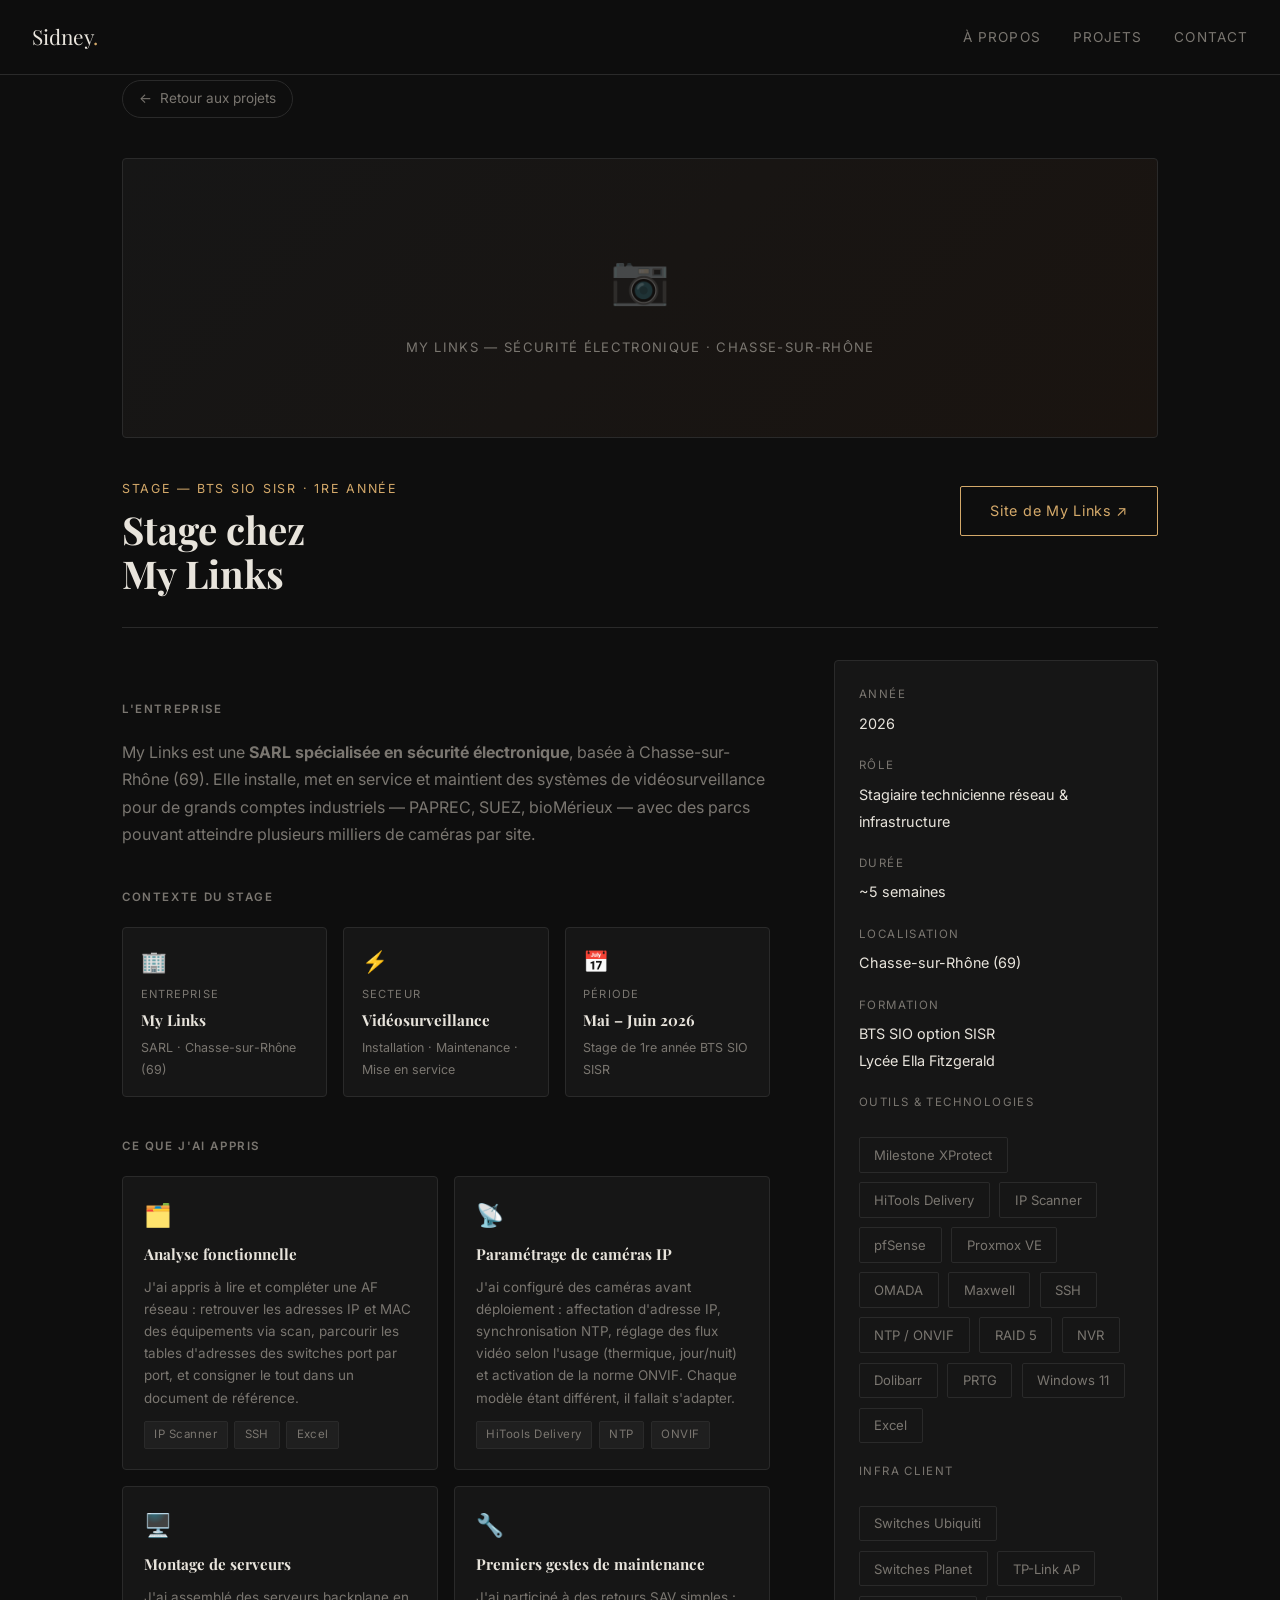
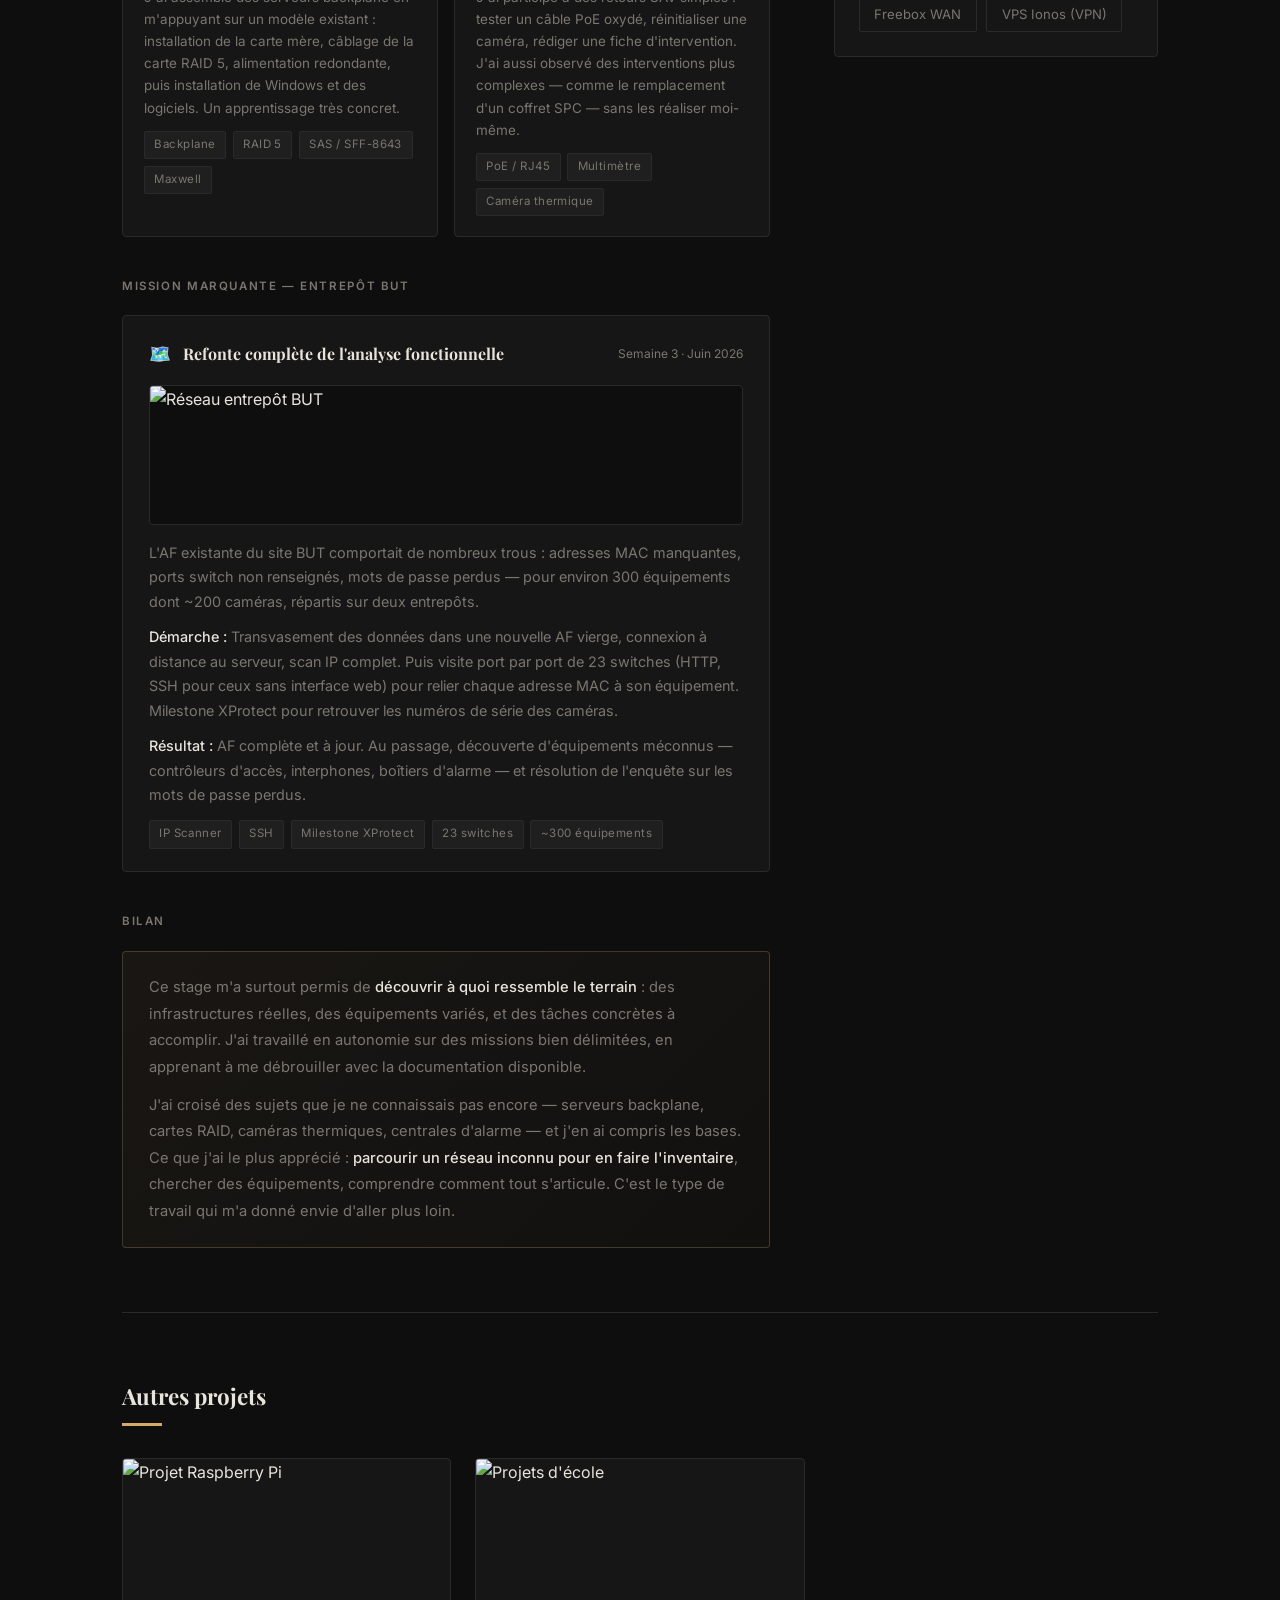
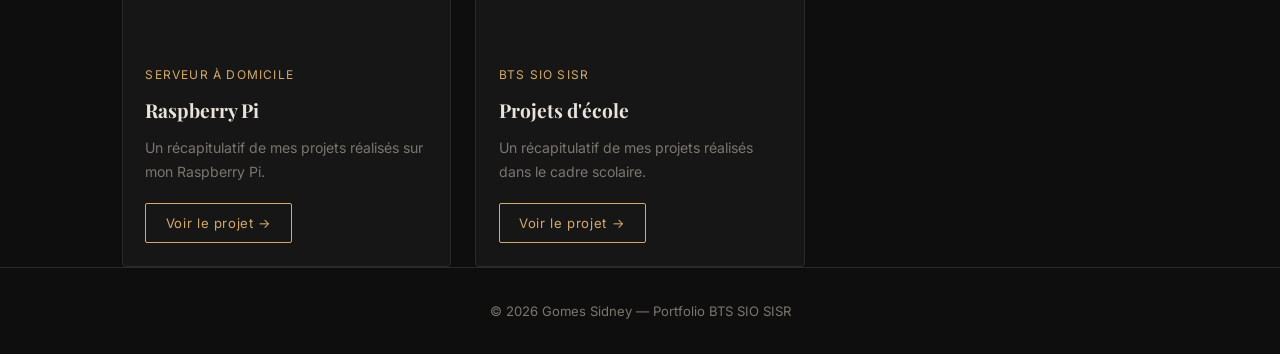
==== mylinks.html @ c80bdd92 "update" ====
<!DOCTYPE html>
<html lang="fr">
<head>
  <meta charset="UTF-8" />
  <meta name="viewport" content="width=device-width, initial-scale=1.0" />
  <title>MyLinks — Stage BTS SIO SISR</title>
  <link rel="stylesheet" href="style.css" />
  <link rel="preconnect" href="https://fonts.googleapis.com" />
  <link href="https://fonts.googleapis.com/css2?family=Playfair+Display:wght@400;700&family=Inter:wght@300;400;500&display=swap" rel="stylesheet" />
</head>
<body>

  <nav>
    <div class="nav-logo">Sidney<span>.</span></div>
    <ul class="nav-links">
      <li><a href="index.html#about">À propos</a></li>
      <li><a href="index.html#projects">Projets</a></li>
      <li><a href="index.html#contact">Contact</a></li>
    </ul>
  </nav>

  <main style="padding-top: 5rem;">
    <div class="container">

      <a href="index.html#projects" class="btn-back">Retour aux projets</a>

      <!-- Cover -->
      <div class="ml-cover-placeholder">
        <span class="ml-cover-icon">📷</span>
        <span class="ml-cover-label">My Links — Sécurité électronique · Chasse-sur-Rhône</span>
      </div>

      <!-- Header -->
      <div class="project-header">
        <div class="project-header-left">
          <span class="project-tag">Stage — BTS SIO SISR · 1re année</span>
          <h1>Stage chez<br/>My Links</h1>
        </div>
        <div class="project-header-right">
          <a href="https://www.my-links.fr/" target="_blank" class="btn">Site de My Links ↗</a>
        </div>
      </div>

      <hr class="divider" />

      <!-- Body -->
      <div class="project-body">

        <div class="project-description">

          <!-- Entreprise -->
          <p class="ml-section-heading">L'entreprise</p>
          <p>
            My Links est une <strong>SARL spécialisée en sécurité électronique</strong>, basée à Chasse-sur-Rhône (69).
            Elle installe, met en service et maintient des systèmes de vidéosurveillance pour de grands comptes industriels —
            PAPREC, SUEZ, bioMérieux — avec des parcs pouvant atteindre plusieurs milliers de caméras par site.
          </p>

          <!-- Contexte cards -->
          <p class="ml-section-heading">Contexte du stage</p>
          <div class="ml-context-grid">
            <div class="ml-context-card">
              <div class="ml-ctx-icon">🏢</div>
              <div class="ml-ctx-label">Entreprise</div>
              <div class="ml-ctx-value">My Links</div>
              <div class="ml-ctx-sub">SARL · Chasse-sur-Rhône (69)</div>
            </div>
            <div class="ml-context-card">
              <div class="ml-ctx-icon">⚡</div>
              <div class="ml-ctx-label">Secteur</div>
              <div class="ml-ctx-value">Vidéosurveillance</div>
              <div class="ml-ctx-sub">Installation · Maintenance · Mise en service</div>
            </div>
            <div class="ml-context-card">
              <div class="ml-ctx-icon">📅</div>
              <div class="ml-ctx-label">Période</div>
              <div class="ml-ctx-value">Mai – Juin 2026</div>
              <div class="ml-ctx-sub">Stage de 1re année BTS SIO SISR</div>
            </div>
          </div>

          <!-- Compétences acquises -->
          <p class="ml-section-heading">Ce que j'ai appris</p>
          <div class="ml-skills-grid">

            <div class="ml-skill-card">
              <div class="ml-skill-icon">🗂️</div>
              <div class="ml-skill-name">Analyse fonctionnelle</div>
              <p>J'ai appris à lire et compléter une AF réseau : retrouver les adresses IP et MAC des équipements via scan, parcourir les tables d'adresses des switches port par port, et consigner le tout dans un document de référence.</p>
              <div class="ml-tag-row">
                <span class="ml-tag">IP Scanner</span>
                <span class="ml-tag">SSH</span>
                <span class="ml-tag">Excel</span>
              </div>
            </div>

            <div class="ml-skill-card">
              <div class="ml-skill-icon">📡</div>
              <div class="ml-skill-name">Paramétrage de caméras IP</div>
              <p>J'ai configuré des caméras avant déploiement : affectation d'adresse IP, synchronisation NTP, réglage des flux vidéo selon l'usage (thermique, jour/nuit) et activation de la norme ONVIF. Chaque modèle étant différent, il fallait s'adapter.</p>
              <div class="ml-tag-row">
                <span class="ml-tag">HiTools Delivery</span>
                <span class="ml-tag">NTP</span>
                <span class="ml-tag">ONVIF</span>
              </div>
            </div>

            <div class="ml-skill-card">
              <div class="ml-skill-icon">🖥️</div>
              <div class="ml-skill-name">Montage de serveurs</div>
              <p>J'ai assemblé des serveurs backplane en m'appuyant sur un modèle existant : installation de la carte mère, câblage de la carte RAID 5, alimentation redondante, puis installation de Windows et des logiciels. Un apprentissage très concret.</p>
              <div class="ml-tag-row">
                <span class="ml-tag">Backplane</span>
                <span class="ml-tag">RAID 5</span>
                <span class="ml-tag">SAS / SFF-8643</span>
                <span class="ml-tag">Maxwell</span>
              </div>
            </div>

            <div class="ml-skill-card">
              <div class="ml-skill-icon">🔧</div>
              <div class="ml-skill-name">Premiers gestes de maintenance</div>
              <p>J'ai participé à des retours SAV simples : tester un câble PoE oxydé, réinitialiser une caméra, rédiger une fiche d'intervention. J'ai aussi observé des interventions plus complexes — comme le remplacement d'un coffret SPC — sans les réaliser moi-même.</p>
              <div class="ml-tag-row">
                <span class="ml-tag">PoE / RJ45</span>
                <span class="ml-tag">Multimètre</span>
                <span class="ml-tag">Caméra thermique</span>
              </div>
            </div>

          </div>

          <!-- Mission BUT -->
          <p class="ml-section-heading">Mission marquante — Entrepôt BUT</p>
          <div class="ml-mission-card">
            <div class="ml-mission-header">
              <span class="ml-mission-icon">🗺️</span>
              <span class="ml-mission-title">Refonte complète de l'analyse fonctionnelle</span>
              <span class="ml-mission-date">Semaine 3 · Juin 2026</span>
            </div>
            <img src="https://placehold.co/800x200/161616/d4a96a?text=Entrepôt+BUT+—+~300+équipements+·+23+switches" alt="Réseau entrepôt BUT" class="ml-mission-img" />
            <p>
              L'AF existante du site BUT comportait de nombreux trous : adresses MAC manquantes, ports switch non renseignés, mots de passe perdus — pour environ 300 équipements dont ~200 caméras, répartis sur deux entrepôts.
            </p>
            <p>
              <strong>Démarche :</strong> Transvasement des données dans une nouvelle AF vierge, connexion à distance au serveur, scan IP complet. Puis visite port par port de 23 switches (HTTP, SSH pour ceux sans interface web) pour relier chaque adresse MAC à son équipement. Milestone XProtect pour retrouver les numéros de série des caméras.
            </p>
            <p>
              <strong>Résultat :</strong> AF complète et à jour. Au passage, découverte d'équipements méconnus — contrôleurs d'accès, interphones, boîtiers d'alarme — et résolution de l'enquête sur les mots de passe perdus.
            </p>
            <div class="ml-tag-row">
              <span class="ml-tag">IP Scanner</span>
              <span class="ml-tag">SSH</span>
              <span class="ml-tag">Milestone XProtect</span>
              <span class="ml-tag">23 switches</span>
              <span class="ml-tag">~300 équipements</span>
            </div>
          </div>

          <!-- Bilan -->
          <p class="ml-section-heading">Bilan</p>
          <div class="ml-bilan-box">
            <p>
              Ce stage m'a surtout permis de <strong>découvrir à quoi ressemble le terrain</strong> : des infrastructures réelles, des équipements variés, et des tâches concrètes à accomplir. J'ai travaillé en autonomie sur des missions bien délimitées, en apprenant à me débrouiller avec la documentation disponible.
            </p>
            <p>
              J'ai croisé des sujets que je ne connaissais pas encore — serveurs backplane, cartes RAID, caméras thermiques, centrales d'alarme — et j'en ai compris les bases. Ce que j'ai le plus apprécié : <strong>parcourir un réseau inconnu pour en faire l'inventaire</strong>, chercher des équipements, comprendre comment tout s'articule. C'est le type de travail qui m'a donné envie d'aller plus loin.
            </p>
          </div>

        </div>

        <!-- Aside -->
        <aside class="project-info">
          <div class="info-item">
            <span class="info-label">Année</span>
            <span class="info-value">2026</span>
          </div>
          <div class="info-item">
            <span class="info-label">Rôle</span>
            <span class="info-value">Stagiaire technicienne réseau &amp; infrastructure</span>
          </div>
          <div class="info-item">
            <span class="info-label">Durée</span>
            <span class="info-value">~5 semaines</span>
          </div>
          <div class="info-item">
            <span class="info-label">Localisation</span>
            <span class="info-value">Chasse-sur-Rhône (69)</span>
          </div>
          <div class="info-item">
            <span class="info-label">Formation</span>
            <span class="info-value">BTS SIO option SISR<br/>Lycée Ella Fitzgerald</span>
          </div>
          <div class="info-item">
            <span class="info-label">Outils &amp; Technologies</span>
            <ul class="skills">
              <li>Milestone XProtect</li>
              <li>HiTools Delivery</li>
              <li>IP Scanner</li>
              <li>pfSense</li>
              <li>Proxmox VE</li>
              <li>OMADA</li>
              <li>Maxwell</li>
              <li>SSH</li>
              <li>NTP / ONVIF</li>
              <li>RAID 5</li>
              <li>NVR</li>
              <li>Dolibarr</li>
              <li>PRTG</li>
              <li>Windows 11</li>
              <li>Excel</li>
            </ul>
          </div>
          <div class="info-item">
            <span class="info-label">Infra client</span>
            <ul class="skills">
              <li>Switches Ubiquiti</li>
              <li>Switches Planet</li>
              <li>TP-Link AP</li>
              <li>Freebox WAN</li>
              <li>VPS Ionos (VPN)</li>
            </ul>
          </div>
        </aside>

      </div>

      <!-- Autres projets -->
      <section class="other-projects">
        <h2 class="section-title">Autres projets</h2>
        <div class="projects-grid">
          <div class="card">
            <img src="https://placehold.co/600x360/1a1a1a/d4a96a?text=Raspberry+Pi" alt="Projet Raspberry Pi" />
            <div class="card-body">
              <span class="card-tag">Serveur à domicile</span>
              <h3>Raspberry Pi</h3>
              <p>Un récapitulatif de mes projets réalisés sur mon Raspberry Pi.</p>
              <a href="projet2.html" class="btn btn-small">Voir le projet →</a>
            </div>
          </div>
          <div class="card">
            <img src="https://placehold.co/600x360/1a1a1a/d4a96a?text=Projets+Ecole" alt="Projets d'école" />
            <div class="card-body">
              <span class="card-tag">BTS SIO SISR</span>
              <h3>Projets d'école</h3>
              <p>Un récapitulatif de mes projets réalisés dans le cadre scolaire.</p>
              <a href="projet3.html" class="btn btn-small">Voir le projet →</a>
            </div>
          </div>
        </div>
      </section>

    </div>
  </main>

  <footer>
    <p>© 2026 Gomes Sidney — Portfolio BTS SIO SISR</p>
  </footer>

</body>
</html>
---- style.css ----
/* ══════════════════════════════════════
   Variables — modifiez les couleurs ici
   ══════════════════════════════════════ */
:root {
  --bg:       #0e0e0e;       /* fond principal */
  --surface:  #161616;       /* fond des cartes */
  --border:   #2a2a2a;       /* couleur des bordures */
  --text:     #e8e4dc;       /* texte principal */
  --muted:    #7a7670;       /* texte secondaire */
  --accent:   #d4a96a;       /* couleur d'accentuation */
  --font-title: 'Playfair Display', serif;
  --font-body:  'Inter', sans-serif;
}


/* ══════════════════════════════════════
   Reset & Base
   ══════════════════════════════════════ */
*, *::before, *::after {
  box-sizing: border-box;
  margin: 0;
  padding: 0;
}

html {
  scroll-behavior: smooth;
}

body {
  background-color: var(--bg);
  color: var(--text);
  font-family: var(--font-body);
  font-size: 16px;
  line-height: 1.7;
}

a {
  color: inherit;
  text-decoration: none;
}

img {
  display: block;
  width: 100%;
}

ul {
  list-style: none;
}


/* ══════════════════════════════════════
   Utilitaires
   ══════════════════════════════════════ */

/* Centrage + largeur max */
.container {
  max-width: 1100px;
  margin: 0 auto;
  padding: 0 2rem;
}

/* Titre de section */
.section-title {
  font-family: var(--font-title);
  font-size: 2.2rem;
  margin-bottom: 3rem;
  color: var(--text);
}

.section-title::after {
  content: '';
  display: block;
  width: 40px;
  height: 3px;
  background-color: var(--accent);
  margin-top: 0.5rem;
}

/* Bouton */
.btn {
  display: inline-block;
  padding: 0.75rem 1.8rem;
  border: 1px solid var(--accent);
  color: var(--accent);
  font-size: 0.9rem;
  letter-spacing: 0.05em;
  border-radius: 2px;
  transition: background-color 0.25s, color 0.25s;
}

.btn:hover {
  background-color: var(--accent);
  color: var(--bg);
}

.btn-small {
  padding: 0.5rem 1.2rem;
  font-size: 0.82rem;
}


/* ══════════════════════════════════════
   Navigation
   ══════════════════════════════════════ */
nav {
  position: fixed;
  top: 0; left: 0; right: 0;
  z-index: 100;
  display: flex;
  align-items: center;
  justify-content: space-between;
  padding: 1.2rem 2rem;
  background-color: rgba(14, 14, 14, 0.9);
  border-bottom: 1px solid var(--border);
  backdrop-filter: blur(10px);
}

.nav-logo {
  font-family: var(--font-title);
  font-size: 1.3rem;
}

.nav-logo span {
  color: var(--accent);
}

.nav-links {
  display: flex;
  gap: 2rem;
}

.nav-links a {
  font-size: 0.85rem;
  color: var(--muted);
  letter-spacing: 0.08em;
  text-transform: uppercase;
  transition: color 0.2s;
}

.nav-links a:hover {
  color: var(--text);
}


/* ══════════════════════════════════════
   Hero
   ══════════════════════════════════════ */
.hero {
  min-height: 100vh;
  display: flex;
  flex-direction: column;
  justify-content: center;
  padding: 6rem 2rem 4rem;
  max-width: 800px;
  margin: 0 auto;
}

.hero-tag {
  font-size: 0.8rem;
  letter-spacing: 0.15em;
  text-transform: uppercase;
  color: var(--accent);
  margin-bottom: 1.5rem;
}

.hero-title {
  font-family: var(--font-title);
  font-size: clamp(2.8rem, 7vw, 5.5rem);
  line-height: 1.1;
  margin-bottom: 1.5rem;
}

.hero-title span {
  color: var(--accent);
}

.hero-sub {
  font-size: 1.1rem;
  color: var(--muted);
  max-width: 500px;
  margin-bottom: 2.5rem;
}


/* ══════════════════════════════════════
   À propos
   ══════════════════════════════════════ */
.about {
  padding: 6rem 0;
  border-top: 1px solid var(--border);
}

.about-grid {
  display: grid;
  grid-template-columns: 1fr 2fr;
  gap: 4rem;
  align-items: start;
}

.about-img img {
  border-radius: 4px;
  border: 1px solid var(--border);
}

.about-text p {
  color: var(--muted);
  margin-bottom: 1.2rem;
}

/* Liste de compétences */
.skills {
  display: flex;
  flex-wrap: wrap;
  gap: 0.6rem;
  margin-top: 1.5rem;
}

.skills li {
  padding: 0.35rem 0.9rem;
  border: 1px solid var(--border);
  font-size: 0.82rem;
  color: var(--muted);
  border-radius: 2px;
}


/* ══════════════════════════════════════
   Projets
   ══════════════════════════════════════ */
.projects {
  padding: 6rem 0;
  border-top: 1px solid var(--border);
}

.projects-grid {
  display: grid;
  grid-template-columns: repeat(3, 1fr);
  gap: 1.5rem;
}

/* Carte projet */
.card {
  background-color: var(--surface);
  border: 1px solid var(--border);
  border-radius: 4px;
  overflow: hidden;
  transition: transform 0.25s, border-color 0.25s;
}

.card:hover {
  transform: translateY(-4px);
  border-color: var(--accent);
}

.card img {
  width: 100%;
  aspect-ratio: 16 / 9;
  object-fit: cover;
}

.card-body {
  padding: 1.4rem;
}

.card-tag {
  font-size: 0.75rem;
  letter-spacing: 0.1em;
  text-transform: uppercase;
  color: var(--accent);
  display: block;
  margin-bottom: 0.5rem;
}

.card h3 {
  font-family: var(--font-title);
  font-size: 1.2rem;
  margin-bottom: 0.6rem;
}

.card p {
  font-size: 0.88rem;
  color: var(--muted);
  margin-bottom: 1.2rem;
}


/* ══════════════════════════════════════
   Contact
   ══════════════════════════════════════ */
.contact {
  padding: 6rem 0;
  border-top: 1px solid var(--border);
  text-align: center;
}

.contact-sub {
  color: var(--muted);
  margin-bottom: 2rem;
}


/* ══════════════════════════════════════
   Footer
   ══════════════════════════════════════ */
footer {
  padding: 2rem;
  text-align: center;
  font-size: 0.82rem;
  color: var(--muted);
  border-top: 1px solid var(--border);
}


/* ══════════════════════════════════════
   Responsive — tablette & mobile
   ══════════════════════════════════════ */
@media (max-width: 900px) {
  .projects-grid {
    grid-template-columns: repeat(2, 1fr);
  }
}

@media (max-width: 650px) {
  .nav-links {
    display: none; /* à remplacer par un menu burger si besoin */
  }

  .about-grid {
    grid-template-columns: 1fr;
  }

  .about-img {
    max-width: 260px;
  }

  .projects-grid {
    grid-template-columns: 1fr;
  }
}

.btn-back {
      display: inline-flex;
      align-items: center;
      gap: 8px;
      font-size: 0.85rem;
      color: var(--muted);
      border: 1px solid var(--border);
      padding: 0.4rem 1rem;
      border-radius: 30px;
      margin-bottom: 2.5rem;
      transition: color 0.2s, border-color 0.2s;
    }
    .btn-back:hover {
      color: var(--accent);
      border-color: var(--accent);
    }
    .btn-back::before {
      content: '←';
    }

    /* Image de couverture */
    .project-cover {
      width: 100%;
      height: 380px;
      object-fit: cover;
      border-radius: 4px;
      border: 1px solid var(--border);
      margin-bottom: 2.5rem;
      /* Si pas d'image, cette couleur s'affiche en fond */
      background-color: var(--surface);
    }

    /* En-tête du projet : titre + boutons */
    .project-header {
      display: flex;
      align-items: flex-start;
      justify-content: space-between;
      gap: 2rem;
      margin-bottom: 2rem;
    }
    .project-header-left .project-tag {
      font-size: 0.78rem;
      letter-spacing: 0.14em;
      text-transform: uppercase;
      color: var(--accent);
      display: block;
      margin-bottom: 0.5rem;
    }
    .project-header-left h1 {
      font-family: var(--font-title);
      font-size: 2.4rem;
      line-height: 1.15;
    }
    .project-header-right {
      display: flex;
      gap: 0.8rem;
      flex-shrink: 0;
      padding-top: 0.5rem;
    }

    /* Bouton secondaire (GitHub) */
    .btn-ghost {
      display: inline-flex;
      align-items: center;
      gap: 6px;
      padding: 0.6rem 1.2rem;
      border: 1px solid var(--border);
      color: var(--muted);
      font-size: 0.85rem;
      border-radius: 2px;
      transition: color 0.2s, border-color 0.2s;
    }
    .btn-ghost:hover {
      color: var(--text);
      border-color: var(--muted);
    }

    /* Séparateur */
    .divider {
      border: none;
      border-top: 1px solid var(--border);
      margin: 2rem 0;
    }

    /* Grille description + infos */
    .project-body {
      display: grid;
      grid-template-columns: 2fr 1fr;
      gap: 4rem;
      align-items: start;
    }
    .project-description p {
      color: var(--muted);
      margin-bottom: 1.2rem;
    }

    /* Bloc infos (droite) */
    .project-info {
      background-color: var(--surface);
      border: 1px solid var(--border);
      border-radius: 4px;
      padding: 1.5rem;
      display: flex;
      flex-direction: column;
      gap: 1.2rem;
    }
    
    .info-label {
      font-size: 0.72rem;
      letter-spacing: 0.12em;
      text-transform: uppercase;
      color: var(--muted);
      display: block;
      margin-bottom: 0.3rem;
    }
    .info-value {
      font-size: 0.9rem;
      color: var(--text);
    }

    /* Grille de screenshots */
    .screenshots {
      display: grid;
      grid-template-columns: 1fr 1fr;
      gap: 1rem;
      margin-top: 2.5rem;
    }
    .screenshots img {
      width: 100%;
      height: 200px;
      object-fit: cover;
      border-radius: 4px;
      border: 1px solid var(--border);
      background-color: var(--surface);
    }

    /* Section "Autres projets" */
    .other-projects {
      padding-top: 4rem;
      border-top: 1px solid var(--border);
      margin-top: 4rem;
    }
    .other-projects .section-title {
      font-size: 1.4rem;
      margin-bottom: 2rem;
    }

    /* ── Responsive ── */
    @media (max-width: 750px) {
      .project-header {
        flex-direction: column;
      }
      .project-body {
        grid-template-columns: 1fr;
      }
      .project-cover {
        height: 220px;
      }
      .screenshots {
        grid-template-columns: 1fr;
      }
    }

/* ══════════════════════════════════════
   MyLinks — Styles spécifiques à la page
   ══════════════════════════════════════ */

/* Cover placeholder */
.ml-cover-placeholder {
  width: 100%;
  height: 280px;
  border-radius: 4px;
  border: 1px solid var(--border);
  background: linear-gradient(135deg, var(--surface) 0%, #1a1410 100%);
  display: flex;
  flex-direction: column;
  align-items: center;
  justify-content: center;
  margin-bottom: 2.5rem;
  gap: 1rem;
}

.ml-cover-icon {
  font-size: 3rem;
  opacity: 0.3;
}

.ml-cover-label {
  font-size: 0.82rem;
  color: var(--muted);
  letter-spacing: 0.1em;
  text-transform: uppercase;
}

/* Section headings */
.ml-section-heading {
  font-size: 0.72rem;
  font-weight: 600;
  letter-spacing: 0.14em;
  text-transform: uppercase;
  color: var(--accent);
  margin: 2.5rem 0 1rem;
}

/* Context grid */
.ml-context-grid {
  display: grid;
  grid-template-columns: repeat(3, 1fr);
  gap: 1rem;
  margin-top: 0.25rem;
}

.ml-context-card {
  background: var(--surface);
  border: 1px solid var(--border);
  border-radius: 4px;
  padding: 1rem 1.1rem;
}

.ml-ctx-icon {
  font-size: 1.3rem;
  margin-bottom: 0.4rem;
}

.ml-ctx-label {
  font-size: 0.7rem;
  letter-spacing: 0.1em;
  text-transform: uppercase;
  color: var(--muted);
  margin-bottom: 0.25rem;
}

.ml-ctx-value {
  font-family: var(--font-title);
  font-weight: 700;
  font-size: 0.95rem;
  color: var(--text);
}

.ml-ctx-sub {
  font-size: 0.78rem;
  color: var(--muted);
  margin-top: 0.2rem;
}

/* Skills grid */
.ml-skills-grid {
  display: grid;
  grid-template-columns: repeat(2, 1fr);
  gap: 1rem;
  margin-top: 0.25rem;
}

.ml-skill-card {
  background: var(--surface);
  border: 1px solid var(--border);
  border-radius: 4px;
  padding: 1.2rem 1.3rem;
  transition: border-color 0.2s;
}

.ml-skill-card:hover {
  border-color: var(--accent);
}

.ml-skill-icon {
  font-size: 1.4rem;
  margin-bottom: 0.5rem;
}

.ml-skill-name {
  font-family: var(--font-title);
  font-weight: 700;
  font-size: 0.95rem;
  color: var(--text);
  margin-bottom: 0.5rem;
}

.ml-skill-card p {
  font-size: 0.84rem;
  color: var(--muted);
  line-height: 1.65;
  margin-bottom: 0;
}

/* Mission card unique */
.ml-mission-card {
  background: var(--surface);
  border: 1px solid var(--border);
  border-radius: 4px;
  padding: 1.4rem 1.6rem;
  transition: border-color 0.2s;
}

.ml-mission-card:hover {
  border-color: var(--accent);
}

.ml-mission-header {
  display: flex;
  align-items: center;
  gap: 0.75rem;
  margin-bottom: 1rem;
  flex-wrap: wrap;
}

.ml-mission-icon {
  font-size: 1.1rem;
}

.ml-mission-title {
  font-family: var(--font-title);
  font-weight: 700;
  font-size: 1rem;
  color: var(--text);
  flex: 1;
}

.ml-mission-date {
  font-size: 0.75rem;
  color: var(--muted);
}

.ml-mission-img {
  width: 100%;
  height: 140px;
  object-fit: cover;
  border-radius: 4px;
  border: 1px solid var(--border);
  margin-bottom: 1rem;
  background: var(--bg);
}

.ml-mission-card p {
  font-size: 0.9rem;
  color: var(--muted);
  margin-bottom: 0.7rem;
  line-height: 1.7;
}

.ml-mission-card p:last-of-type {
  margin-bottom: 0;
}

.ml-mission-card p strong {
  color: var(--text);
  font-weight: 500;
}

/* Tags */
.ml-tag-row {
  display: flex;
  flex-wrap: wrap;
  gap: 0.4rem;
  margin-top: 0.75rem;
}

.ml-tag {
  font-size: 0.72rem;
  letter-spacing: 0.04em;
  padding: 0.22rem 0.6rem;
  border-radius: 2px;
  background: rgba(255, 255, 255, 0.04);
  color: var(--muted);
  border: 1px solid var(--border);
}

/* Bilan box */
.ml-bilan-box {
  background: linear-gradient(135deg, rgba(212, 169, 106, 0.06), rgba(212, 169, 106, 0.02));
  border: 1px solid rgba(212, 169, 106, 0.25);
  border-radius: 4px;
  padding: 1.4rem 1.6rem;
  margin-top: 0.5rem;
}

.ml-bilan-box p {
  color: var(--muted);
  font-size: 0.92rem;
  line-height: 1.8;
  margin-bottom: 0.75rem;
}

.ml-bilan-box p:last-child {
  margin-bottom: 0;
}

.ml-bilan-box p strong {
  color: var(--text);
  font-weight: 500;
}

/* Responsive MyLinks */
@media (max-width: 900px) {
  .ml-skills-grid {
    grid-template-columns: 1fr;
  }
}

@media (max-width: 650px) {
  .ml-cover-placeholder {
    height: 180px;
  }

  .ml-context-grid {
    grid-template-columns: 1fr;
  }

  .ml-skills-grid {
    grid-template-columns: 1fr;
  }
}
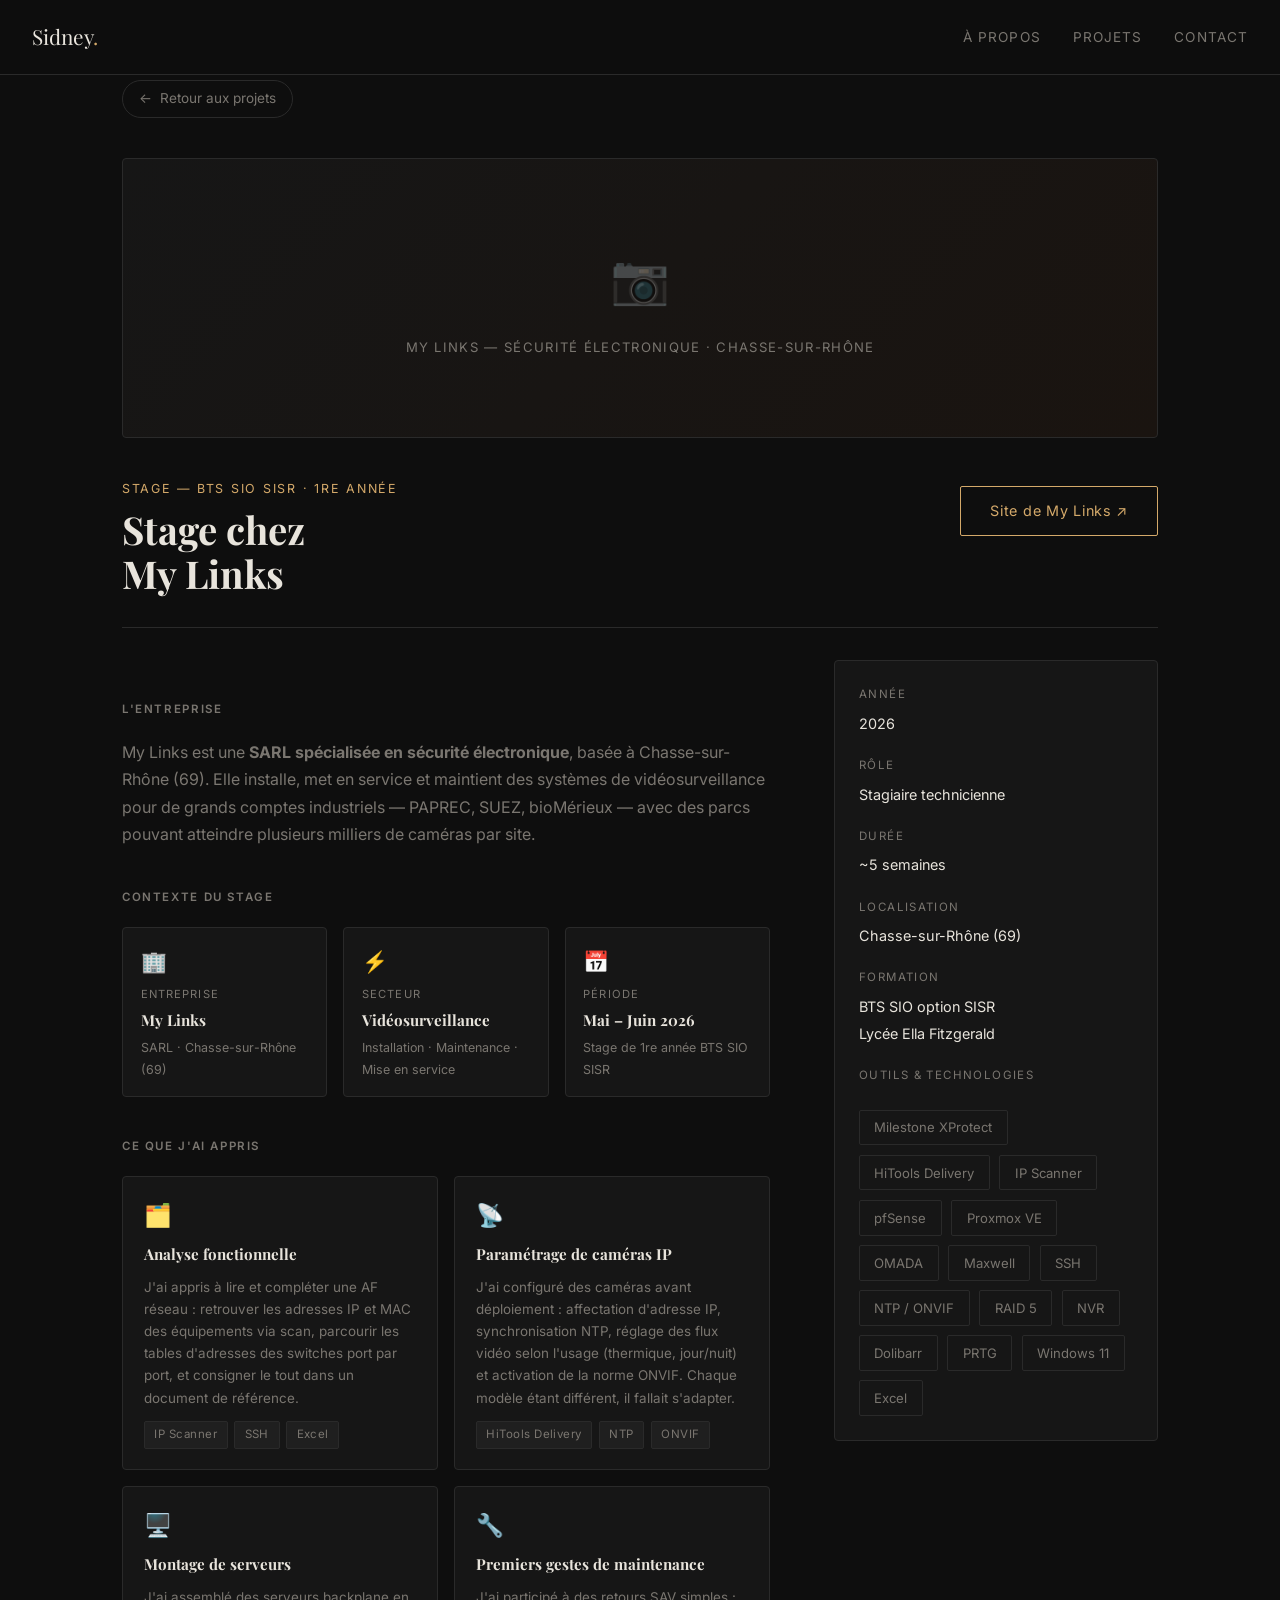
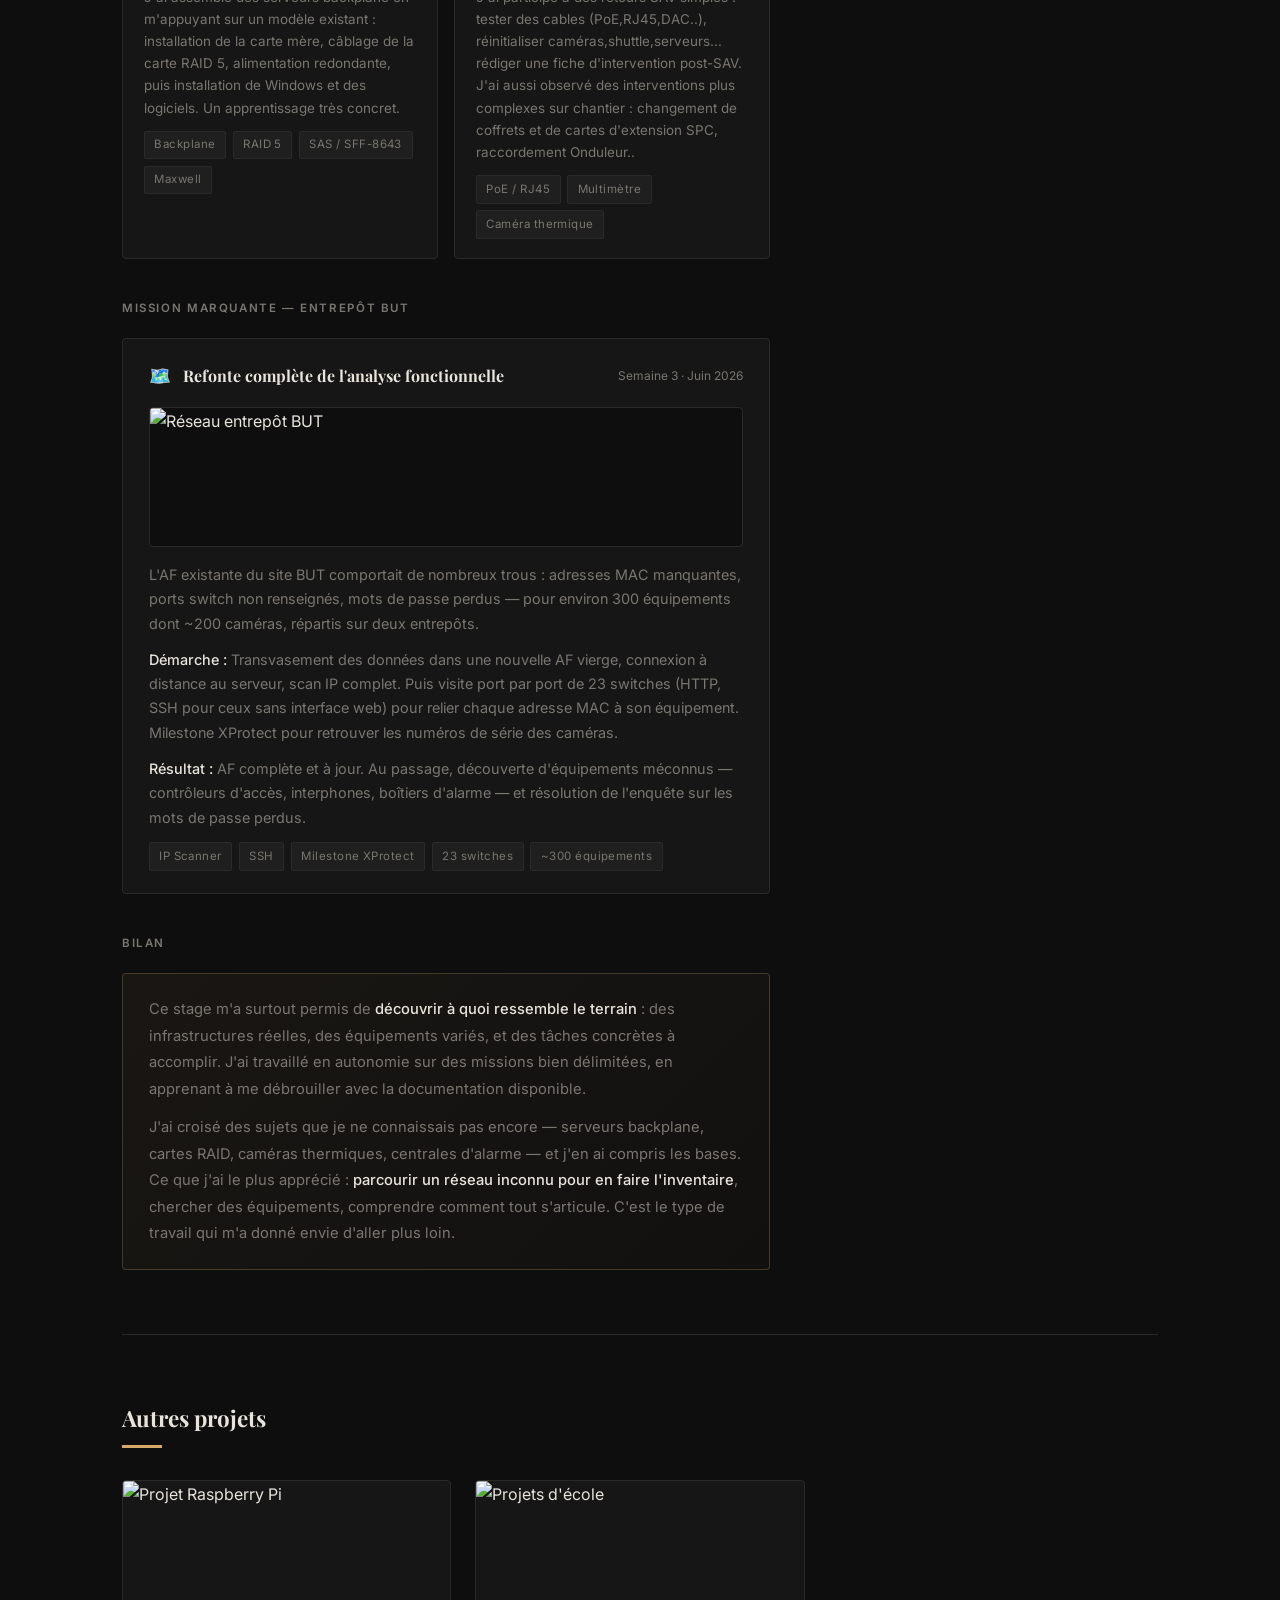
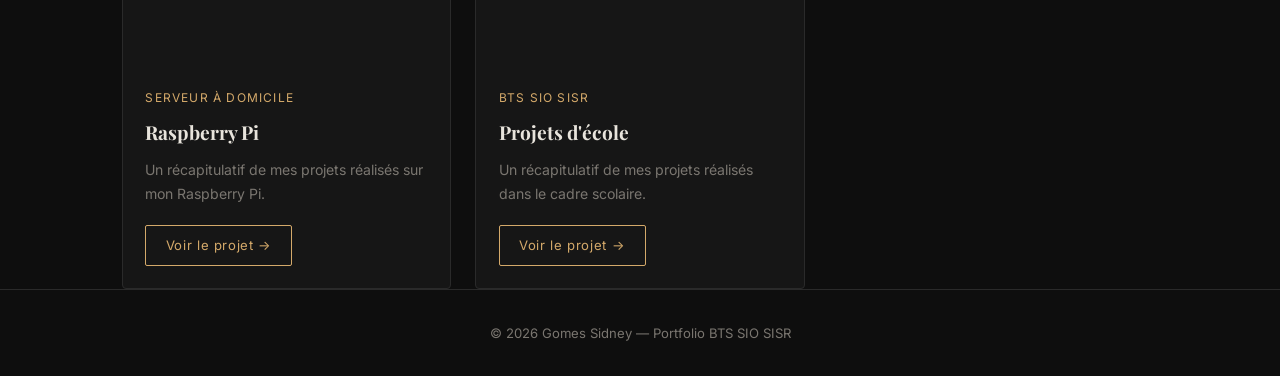
==== commit 9915d2b7: "update" ====
--- a/mylinks.html
+++ b/mylinks.html
@@ -120,8 +120,8 @@
             <div class="ml-skill-card">
               <div class="ml-skill-icon">🔧</div>
               <div class="ml-skill-name">Premiers gestes de maintenance</div>
-              <p>J'ai participé à des retours SAV simples : tester un câble PoE oxydé, réinitialiser une caméra, rédiger une fiche d'intervention. J'ai aussi observé des interventions plus complexes — comme le remplacement d'un coffret SPC — sans les réaliser moi-même.</p>
-              <div class="ml-tag-row">
+                <p>J'ai participé à des retours SAV simples : tester des cables (PoE,RJ45,DAC..), réinitialiser caméras,shuttle,serveurs... rédiger une fiche d'intervention post-SAV. J'ai aussi observé des interventions plus complexes sur chantier : changement de coffrets et de cartes d'extension SPC, raccordement Onduleur..
+                <div class="ml-tag-row">
                 <span class="ml-tag">PoE / RJ45</span>
                 <span class="ml-tag">Multimètre</span>
                 <span class="ml-tag">Caméra thermique</span>
@@ -178,7 +178,7 @@
           </div>
           <div class="info-item">
             <span class="info-label">Rôle</span>
-            <span class="info-value">Stagiaire technicienne réseau &amp; infrastructure</span>
+            <span class="info-value">Stagiaire technicienne </span>
           </div>
           <div class="info-item">
             <span class="info-label">Durée</span>
@@ -212,16 +212,6 @@
               <li>Excel</li>
             </ul>
           </div>
-          <div class="info-item">
-            <span class="info-label">Infra client</span>
-            <ul class="skills">
-              <li>Switches Ubiquiti</li>
-              <li>Switches Planet</li>
-              <li>TP-Link AP</li>
-              <li>Freebox WAN</li>
-              <li>VPS Ionos (VPN)</li>
-            </ul>
-          </div>
         </aside>
 
       </div>
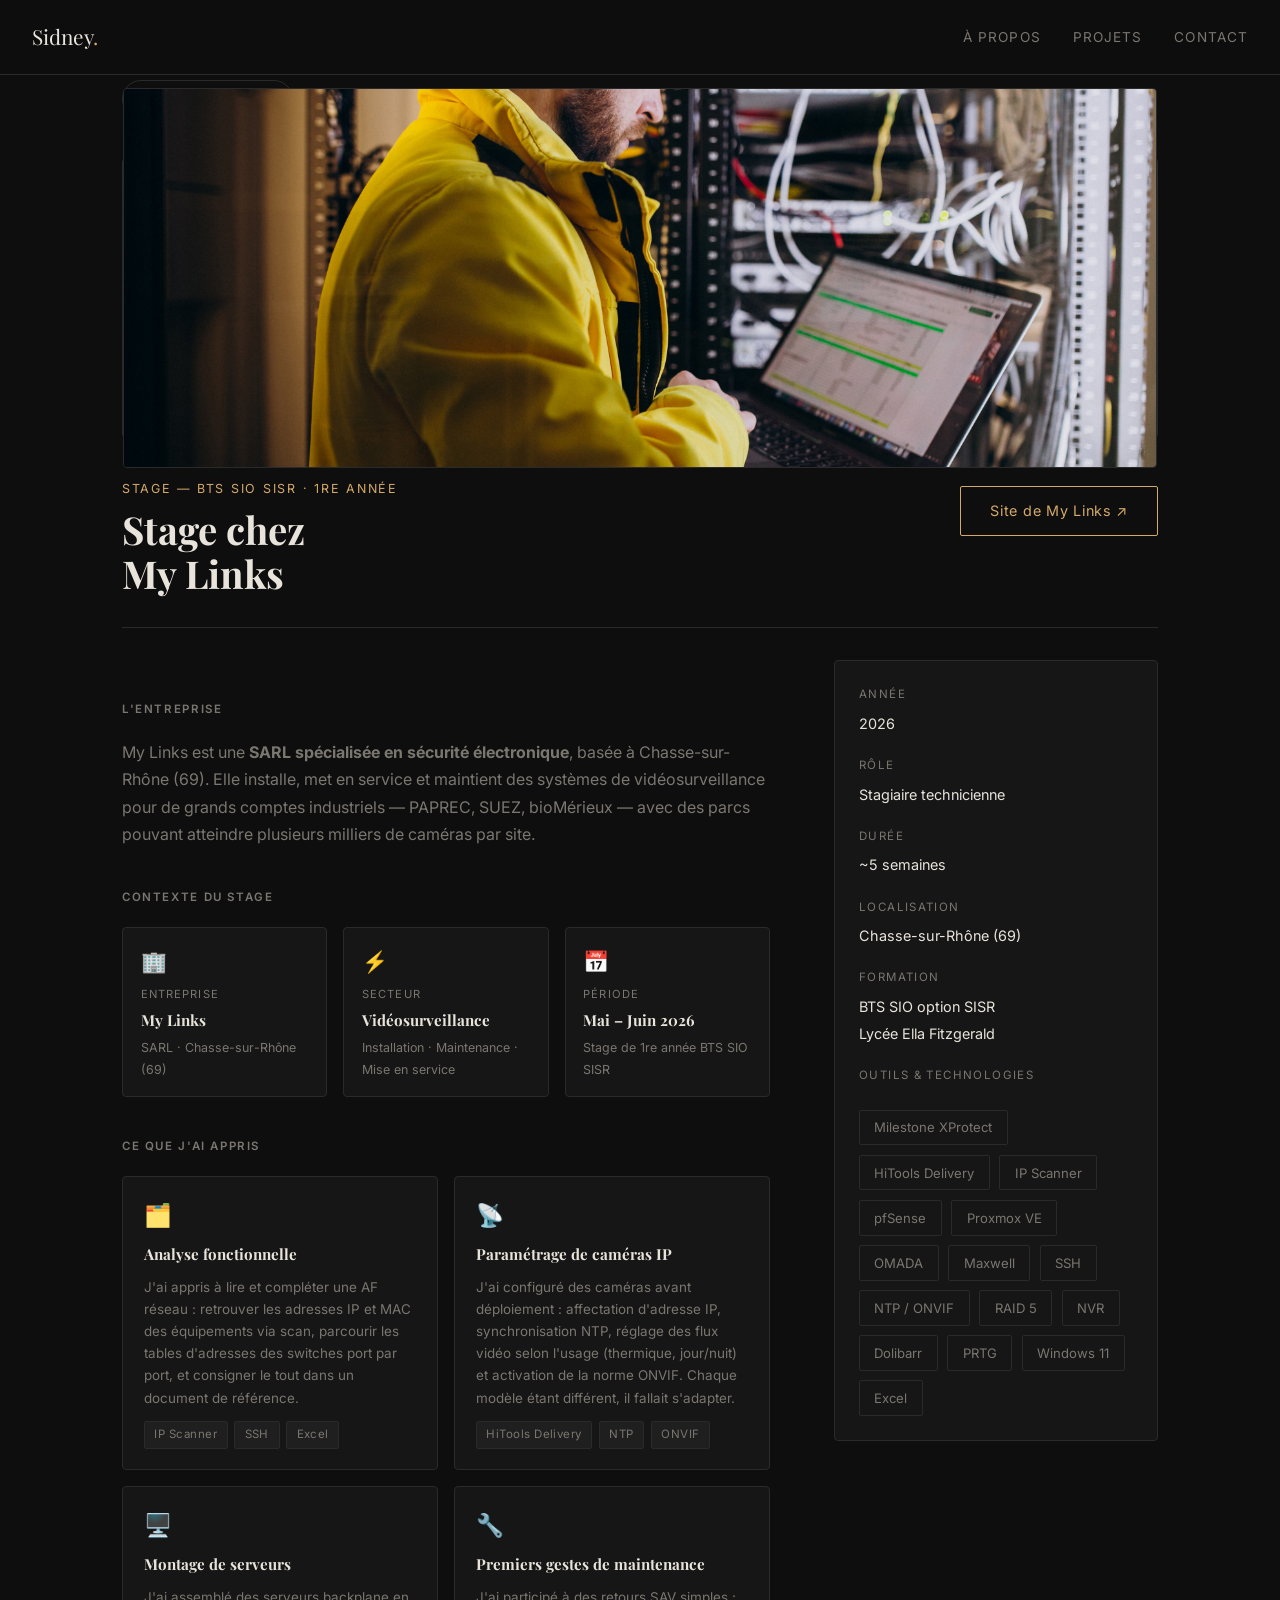
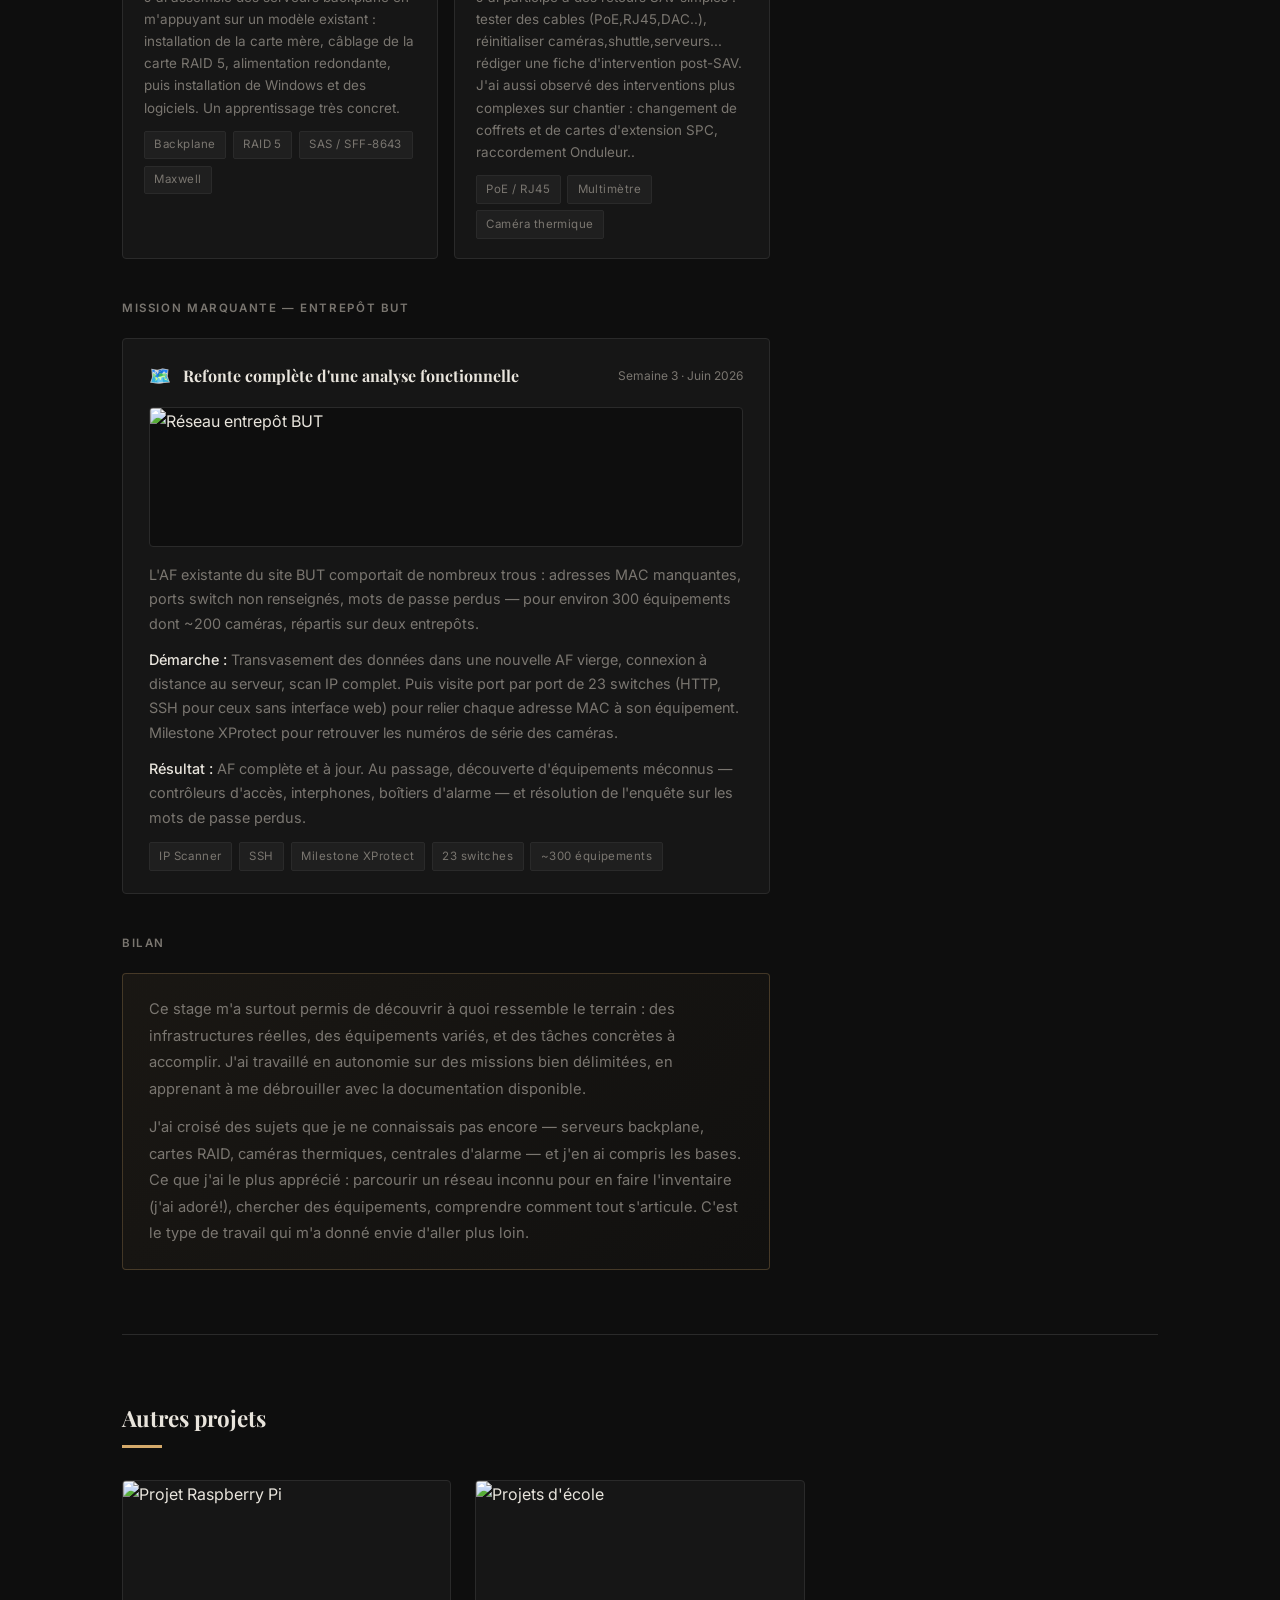
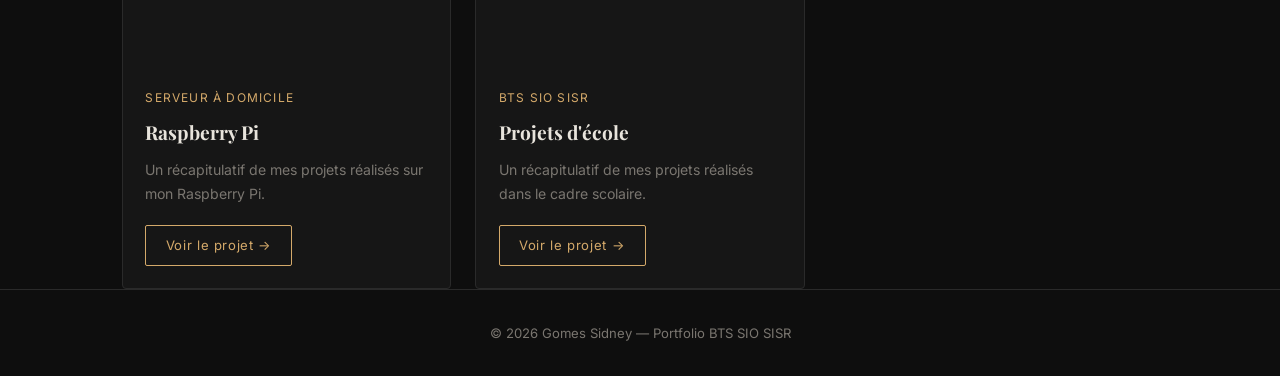
==== commit 29901917: "done4now" ====
--- a/mylinks.html
+++ b/mylinks.html
@@ -26,8 +26,7 @@
 
       <!-- Cover -->
       <div class="ml-cover-placeholder">
-        <span class="ml-cover-icon">📷</span>
-        <span class="ml-cover-label">My Links — Sécurité électronique · Chasse-sur-Rhône</span>
+        <img src="img\young-man-engineer-making-program-analyses.jpg" class="project-cover" />
       </div>
 
       <!-- Header -->
@@ -135,7 +134,7 @@
           <div class="ml-mission-card">
             <div class="ml-mission-header">
               <span class="ml-mission-icon">🗺️</span>
-              <span class="ml-mission-title">Refonte complète de l'analyse fonctionnelle</span>
+              <span class="ml-mission-title">Refonte complète d'une analyse fonctionnelle</span>
               <span class="ml-mission-date">Semaine 3 · Juin 2026</span>
             </div>
             <img src="https://placehold.co/800x200/161616/d4a96a?text=Entrepôt+BUT+—+~300+équipements+·+23+switches" alt="Réseau entrepôt BUT" class="ml-mission-img" />
@@ -161,10 +160,10 @@
           <p class="ml-section-heading">Bilan</p>
           <div class="ml-bilan-box">
             <p>
-              Ce stage m'a surtout permis de <strong>découvrir à quoi ressemble le terrain</strong> : des infrastructures réelles, des équipements variés, et des tâches concrètes à accomplir. J'ai travaillé en autonomie sur des missions bien délimitées, en apprenant à me débrouiller avec la documentation disponible.
-            </p>
-            <p>
-              J'ai croisé des sujets que je ne connaissais pas encore — serveurs backplane, cartes RAID, caméras thermiques, centrales d'alarme — et j'en ai compris les bases. Ce que j'ai le plus apprécié : <strong>parcourir un réseau inconnu pour en faire l'inventaire</strong>, chercher des équipements, comprendre comment tout s'articule. C'est le type de travail qui m'a donné envie d'aller plus loin.
+              Ce stage m'a surtout permis de découvrir à quoi ressemble le terrain : des infrastructures réelles, des équipements variés, et des tâches concrètes à accomplir. J'ai travaillé en autonomie sur des missions bien délimitées, en apprenant à me débrouiller avec la documentation disponible.
+            </p>
+            <p>
+              J'ai croisé des sujets que je ne connaissais pas encore — serveurs backplane, cartes RAID, caméras thermiques, centrales d'alarme — et j'en ai compris les bases. Ce que j'ai le plus apprécié : parcourir un réseau inconnu pour en faire l'inventaire (j'ai adoré!), chercher des équipements, comprendre comment tout s'articule. C'est le type de travail qui m'a donné envie d'aller plus loin.
             </p>
           </div>
 
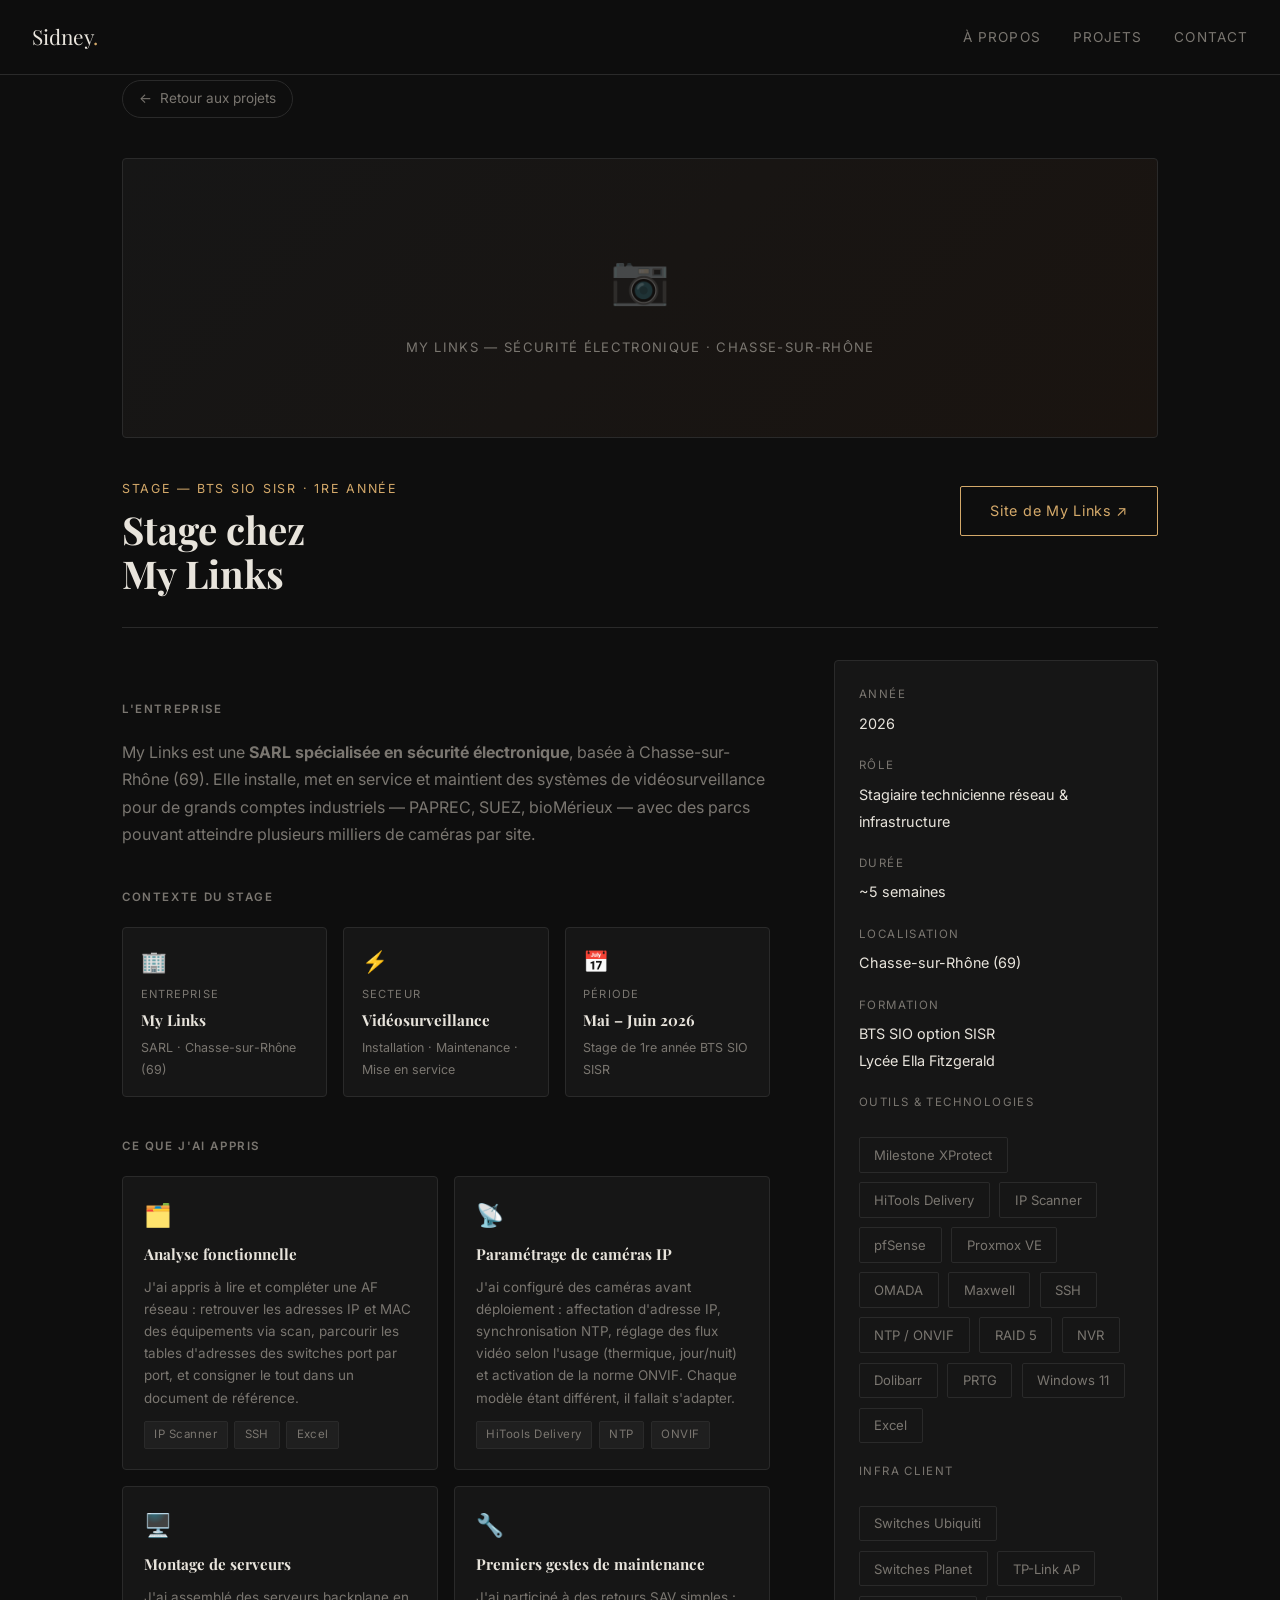
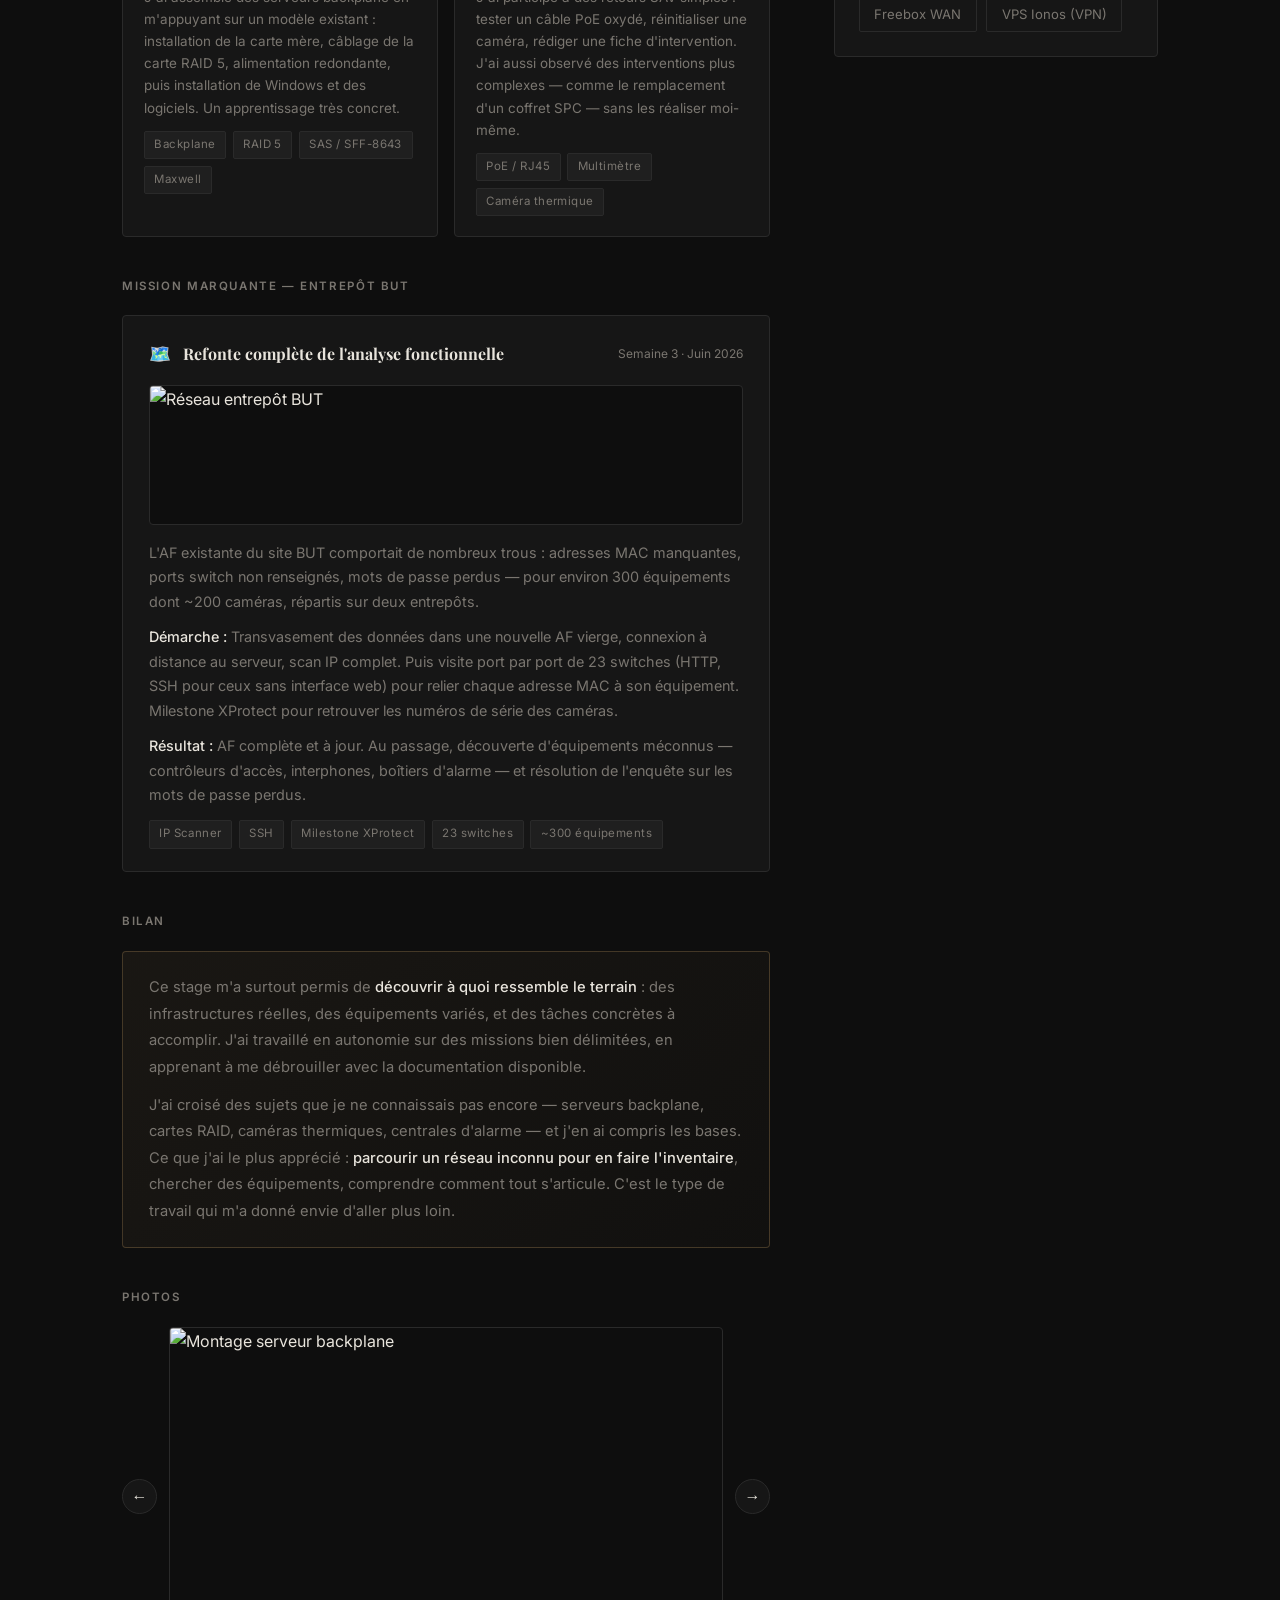
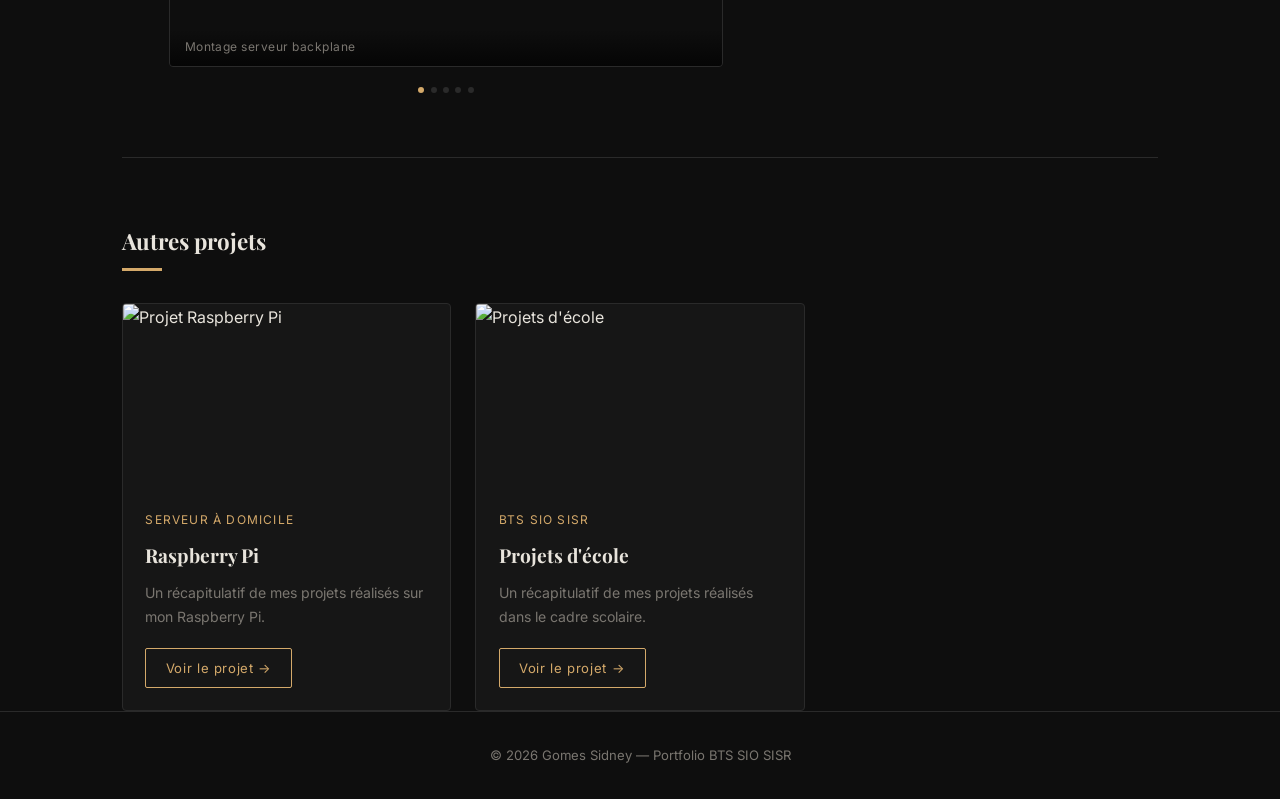
==== commit a129532e: "gallery" ====
--- a/mylinks.html
+++ b/mylinks.html
@@ -26,7 +26,8 @@
 
       <!-- Cover -->
       <div class="ml-cover-placeholder">
-        <img src="img\young-man-engineer-making-program-analyses.jpg" class="project-cover" />
+        <span class="ml-cover-icon">📷</span>
+        <span class="ml-cover-label">My Links — Sécurité électronique · Chasse-sur-Rhône</span>
       </div>
 
       <!-- Header -->
@@ -119,8 +120,8 @@
             <div class="ml-skill-card">
               <div class="ml-skill-icon">🔧</div>
               <div class="ml-skill-name">Premiers gestes de maintenance</div>
-                <p>J'ai participé à des retours SAV simples : tester des cables (PoE,RJ45,DAC..), réinitialiser caméras,shuttle,serveurs... rédiger une fiche d'intervention post-SAV. J'ai aussi observé des interventions plus complexes sur chantier : changement de coffrets et de cartes d'extension SPC, raccordement Onduleur..
-                <div class="ml-tag-row">
+              <p>J'ai participé à des retours SAV simples : tester un câble PoE oxydé, réinitialiser une caméra, rédiger une fiche d'intervention. J'ai aussi observé des interventions plus complexes — comme le remplacement d'un coffret SPC — sans les réaliser moi-même.</p>
+              <div class="ml-tag-row">
                 <span class="ml-tag">PoE / RJ45</span>
                 <span class="ml-tag">Multimètre</span>
                 <span class="ml-tag">Caméra thermique</span>
@@ -134,7 +135,7 @@
           <div class="ml-mission-card">
             <div class="ml-mission-header">
               <span class="ml-mission-icon">🗺️</span>
-              <span class="ml-mission-title">Refonte complète d'une analyse fonctionnelle</span>
+              <span class="ml-mission-title">Refonte complète de l'analyse fonctionnelle</span>
               <span class="ml-mission-date">Semaine 3 · Juin 2026</span>
             </div>
             <img src="https://placehold.co/800x200/161616/d4a96a?text=Entrepôt+BUT+—+~300+équipements+·+23+switches" alt="Réseau entrepôt BUT" class="ml-mission-img" />
@@ -160,12 +161,72 @@
           <p class="ml-section-heading">Bilan</p>
           <div class="ml-bilan-box">
             <p>
-              Ce stage m'a surtout permis de découvrir à quoi ressemble le terrain : des infrastructures réelles, des équipements variés, et des tâches concrètes à accomplir. J'ai travaillé en autonomie sur des missions bien délimitées, en apprenant à me débrouiller avec la documentation disponible.
-            </p>
-            <p>
-              J'ai croisé des sujets que je ne connaissais pas encore — serveurs backplane, cartes RAID, caméras thermiques, centrales d'alarme — et j'en ai compris les bases. Ce que j'ai le plus apprécié : parcourir un réseau inconnu pour en faire l'inventaire (j'ai adoré!), chercher des équipements, comprendre comment tout s'articule. C'est le type de travail qui m'a donné envie d'aller plus loin.
-            </p>
-          </div>
+              Ce stage m'a surtout permis de <strong>découvrir à quoi ressemble le terrain</strong> : des infrastructures réelles, des équipements variés, et des tâches concrètes à accomplir. J'ai travaillé en autonomie sur des missions bien délimitées, en apprenant à me débrouiller avec la documentation disponible.
+            </p>
+            <p>
+              J'ai croisé des sujets que je ne connaissais pas encore — serveurs backplane, cartes RAID, caméras thermiques, centrales d'alarme — et j'en ai compris les bases. Ce que j'ai le plus apprécié : <strong>parcourir un réseau inconnu pour en faire l'inventaire</strong>, chercher des équipements, comprendre comment tout s'articule. C'est le type de travail qui m'a donné envie d'aller plus loin.
+            </p>
+          </div>
+
+
+          <!-- Galerie photos -->
+          <p class="ml-section-heading">Photos</p>
+          <div class="ml-gallery">
+            <button class="ml-gallery-btn ml-gallery-prev" aria-label="Photo précédente">&#8592;</button>
+            <div class="ml-gallery-track-wrap">
+              <div class="ml-gallery-track">
+                <div class="ml-gallery-slide">
+                  <img src="photos/photo1.jpg" alt="Montage serveur backplane" />
+                  <span class="ml-gallery-caption">Montage serveur backplane</span>
+                </div>
+                <div class="ml-gallery-slide">
+                  <img src="photos/photo2.jpg" alt="Câblage RAID et backplane" />
+                  <span class="ml-gallery-caption">Câblage RAID et backplane</span>
+                </div>
+                <div class="ml-gallery-slide">
+                  <img src="photos/photo3.jpg" alt="Paramétrage caméras en atelier" />
+                  <span class="ml-gallery-caption">Paramétrage caméras en atelier</span>
+                </div>
+                <div class="ml-gallery-slide">
+                  <img src="photos/photo4.jpg" alt="Analyse fonctionnelle BUT" />
+                  <span class="ml-gallery-caption">Analyse fonctionnelle BUT</span>
+                </div>
+                <div class="ml-gallery-slide">
+                  <img src="photos/photo5.jpg" alt="Observation mise en service PAPREC" />
+                  <span class="ml-gallery-caption">Observation mise en service PAPREC</span>
+                </div>
+              </div>
+            </div>
+            <button class="ml-gallery-btn ml-gallery-next" aria-label="Photo suivante">&#8594;</button>
+            <div class="ml-gallery-dots"></div>
+          </div>
+          <script>
+            (function() {
+              var track = document.querySelector('.ml-gallery-track');
+              var slides = document.querySelectorAll('.ml-gallery-slide');
+              var dotsContainer = document.querySelector('.ml-gallery-dots');
+              var current = 0;
+
+              slides.forEach(function(_, i) {
+                var dot = document.createElement('button');
+                dot.className = 'ml-gallery-dot' + (i === 0 ? ' active' : '');
+                dot.setAttribute('aria-label', 'Photo ' + (i + 1));
+                dot.addEventListener('click', function() { goTo(i); });
+                dotsContainer.appendChild(dot);
+              });
+
+              function goTo(index) {
+                current = (index + slides.length) % slides.length;
+                track.style.transform = 'translateX(-' + (current * 100) + '%)';
+                document.querySelectorAll('.ml-gallery-dot').forEach(function(d, i) {
+                  d.classList.toggle('active', i === current);
+                });
+              }
+
+              document.querySelector('.ml-gallery-prev').addEventListener('click', function() { goTo(current - 1); });
+              document.querySelector('.ml-gallery-next').addEventListener('click', function() { goTo(current + 1); });
+            })();
+          </script>
 
         </div>
 
@@ -177,7 +238,7 @@
           </div>
           <div class="info-item">
             <span class="info-label">Rôle</span>
-            <span class="info-value">Stagiaire technicienne </span>
+            <span class="info-value">Stagiaire technicienne réseau &amp; infrastructure</span>
           </div>
           <div class="info-item">
             <span class="info-label">Durée</span>
@@ -211,6 +272,16 @@
               <li>Excel</li>
             </ul>
           </div>
+          <div class="info-item">
+            <span class="info-label">Infra client</span>
+            <ul class="skills">
+              <li>Switches Ubiquiti</li>
+              <li>Switches Planet</li>
+              <li>TP-Link AP</li>
+              <li>Freebox WAN</li>
+              <li>VPS Ionos (VPN)</li>
+            </ul>
+          </div>
         </aside>
 
       </div>
--- a/style.css
+++ b/style.css
@@ -751,3 +751,107 @@
     grid-template-columns: 1fr;
   }
 }
+
+/* ══════════════════════════════════════
+   Galerie photos — MyLinks
+   ══════════════════════════════════════ */
+
+.ml-gallery {
+  position: relative;
+  display: flex;
+  align-items: center;
+  gap: 0.75rem;
+  flex-wrap: wrap;
+  margin-top: 0.25rem;
+}
+
+.ml-gallery-track-wrap {
+  flex: 1;
+  overflow: hidden;
+  border-radius: 4px;
+  border: 1px solid var(--border);
+  height: 340px;
+}
+
+.ml-gallery-track {
+  display: flex;
+  height: 100%;
+  transition: transform 0.4s cubic-bezier(0.4, 0, 0.2, 1);
+}
+
+.ml-gallery-slide {
+  flex: 0 0 100%;
+  height: 100%;
+  position: relative;
+}
+
+.ml-gallery-slide img {
+  width: 100%;
+  height: 100%;
+  object-fit: cover;
+  display: block;
+  border-radius: 0;
+}
+
+.ml-gallery-caption {
+  position: absolute;
+  bottom: 0;
+  left: 0;
+  right: 0;
+  padding: 0.5rem 0.9rem;
+  font-size: 0.75rem;
+  color: var(--muted);
+  background: linear-gradient(to top, rgba(0,0,0,0.65) 0%, transparent 100%);
+  letter-spacing: 0.04em;
+}
+
+.ml-gallery-btn {
+  flex-shrink: 0;
+  width: 2.2rem;
+  height: 2.2rem;
+  border-radius: 50%;
+  border: 1px solid var(--border);
+  background: var(--surface);
+  color: var(--text);
+  font-size: 1rem;
+  cursor: pointer;
+  display: flex;
+  align-items: center;
+  justify-content: center;
+  transition: border-color 0.2s, background 0.2s;
+  align-self: center;
+}
+
+.ml-gallery-btn:hover {
+  border-color: var(--accent);
+  background: var(--bg);
+}
+
+.ml-gallery-dots {
+  width: 100%;
+  display: flex;
+  justify-content: center;
+  gap: 0.4rem;
+  margin-top: 0.5rem;
+}
+
+.ml-gallery-dot {
+  width: 6px;
+  height: 6px;
+  border-radius: 50%;
+  border: none;
+  background: var(--border);
+  cursor: pointer;
+  padding: 0;
+  transition: background 0.2s;
+}
+
+.ml-gallery-dot.active {
+  background: var(--accent);
+}
+
+@media (max-width: 650px) {
+  .ml-gallery-track-wrap {
+    height: 220px;
+  }
+}
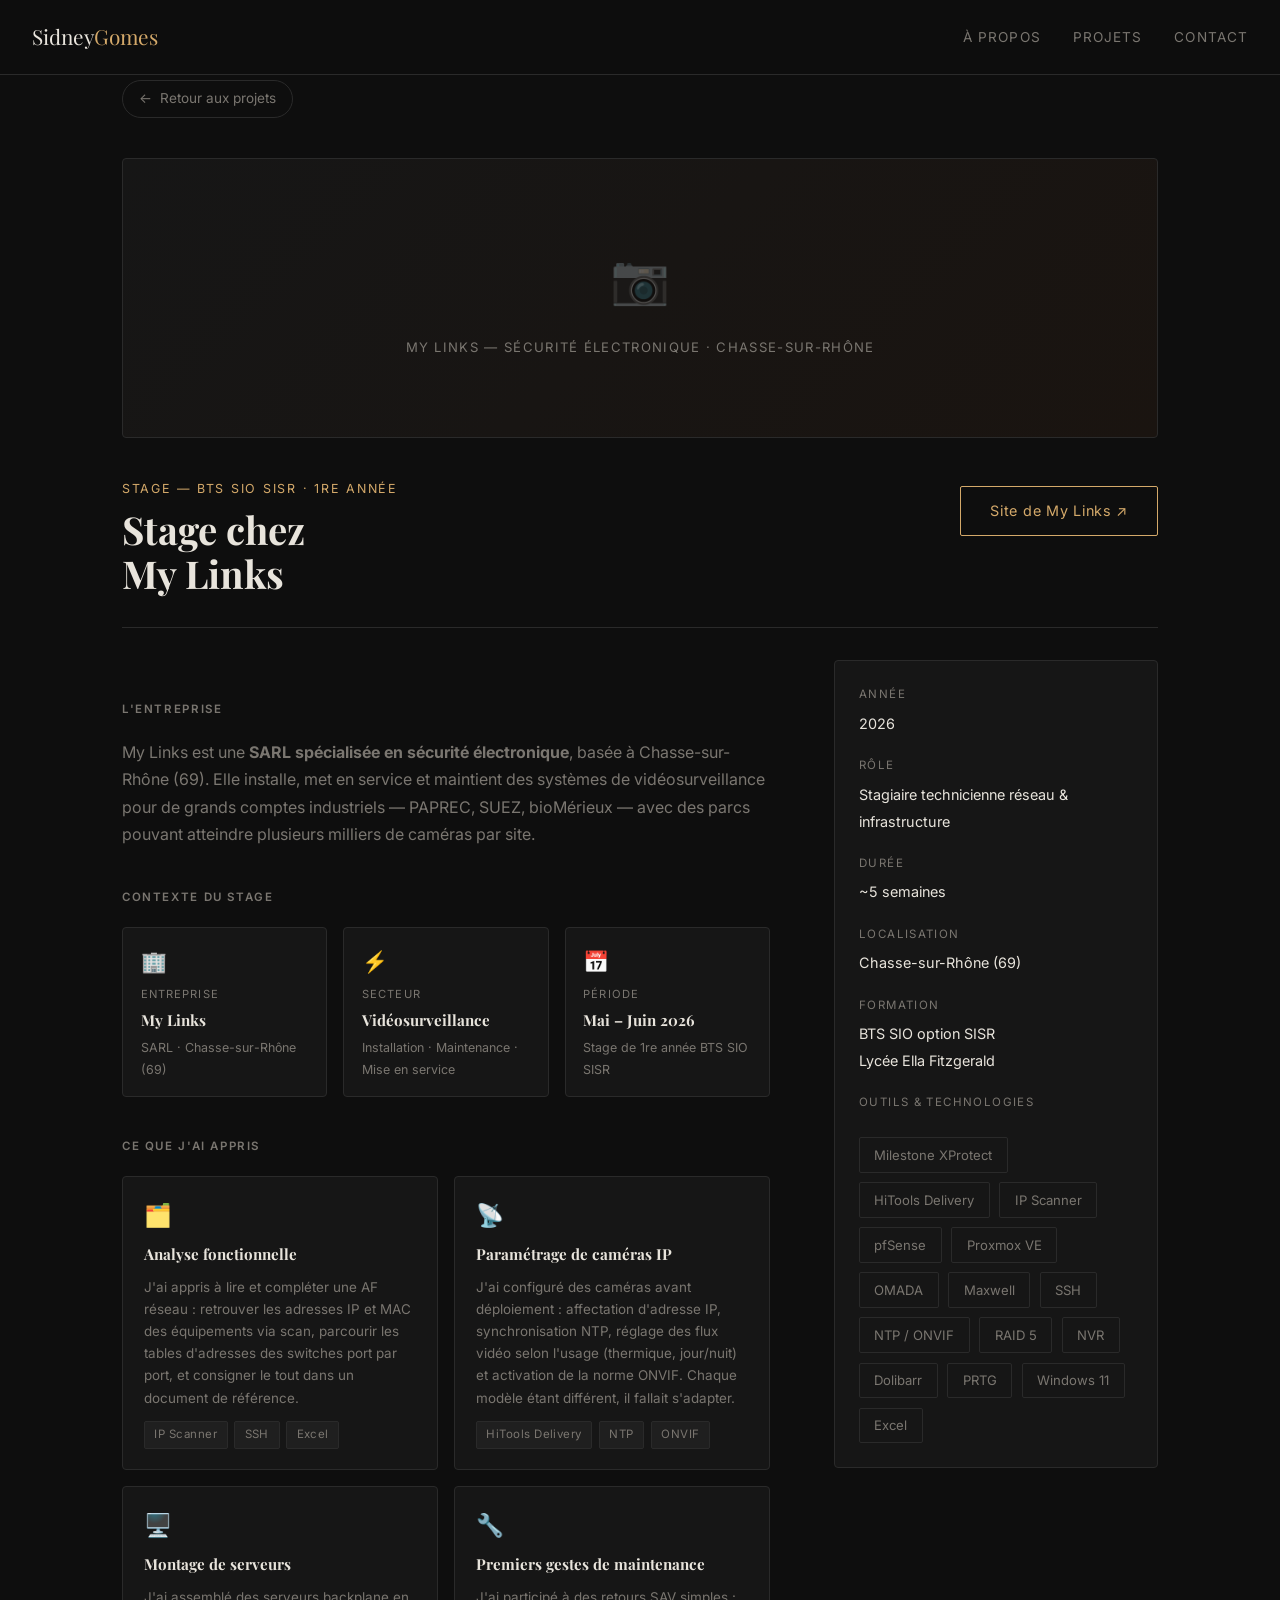
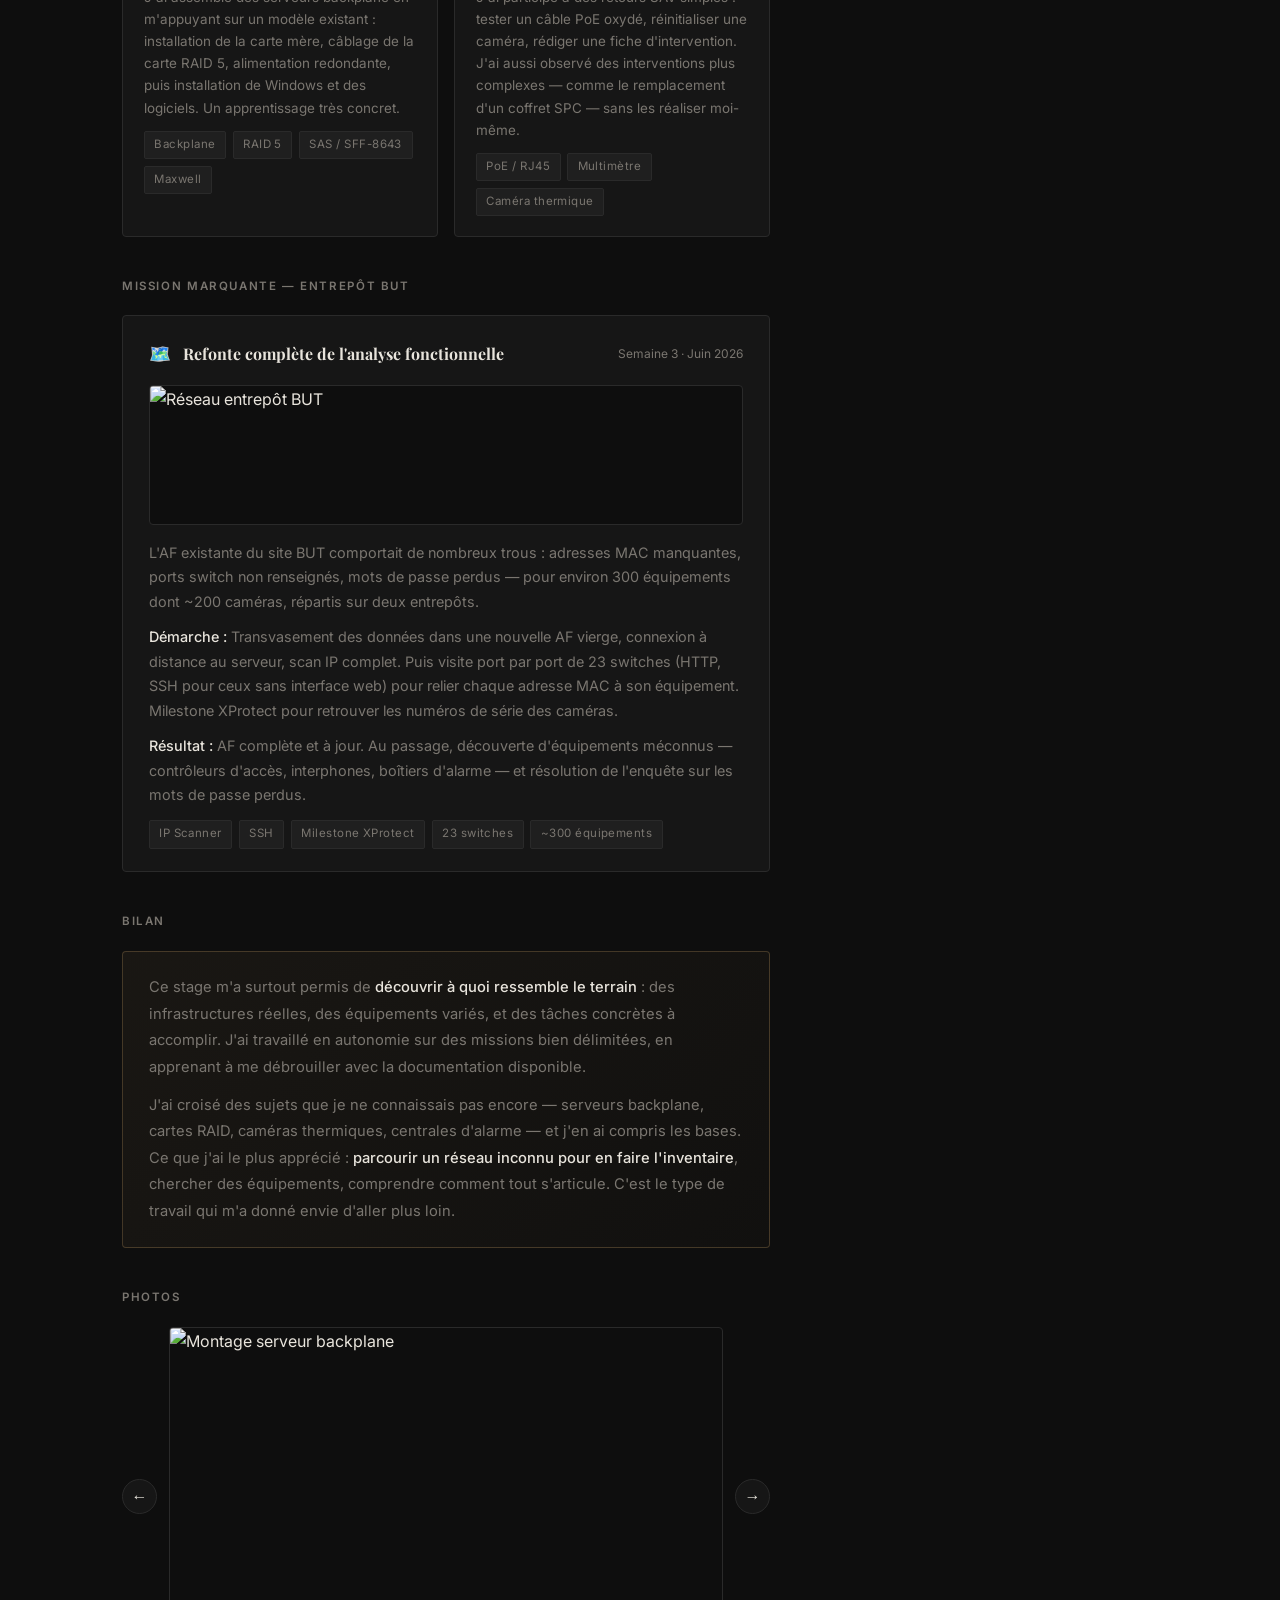
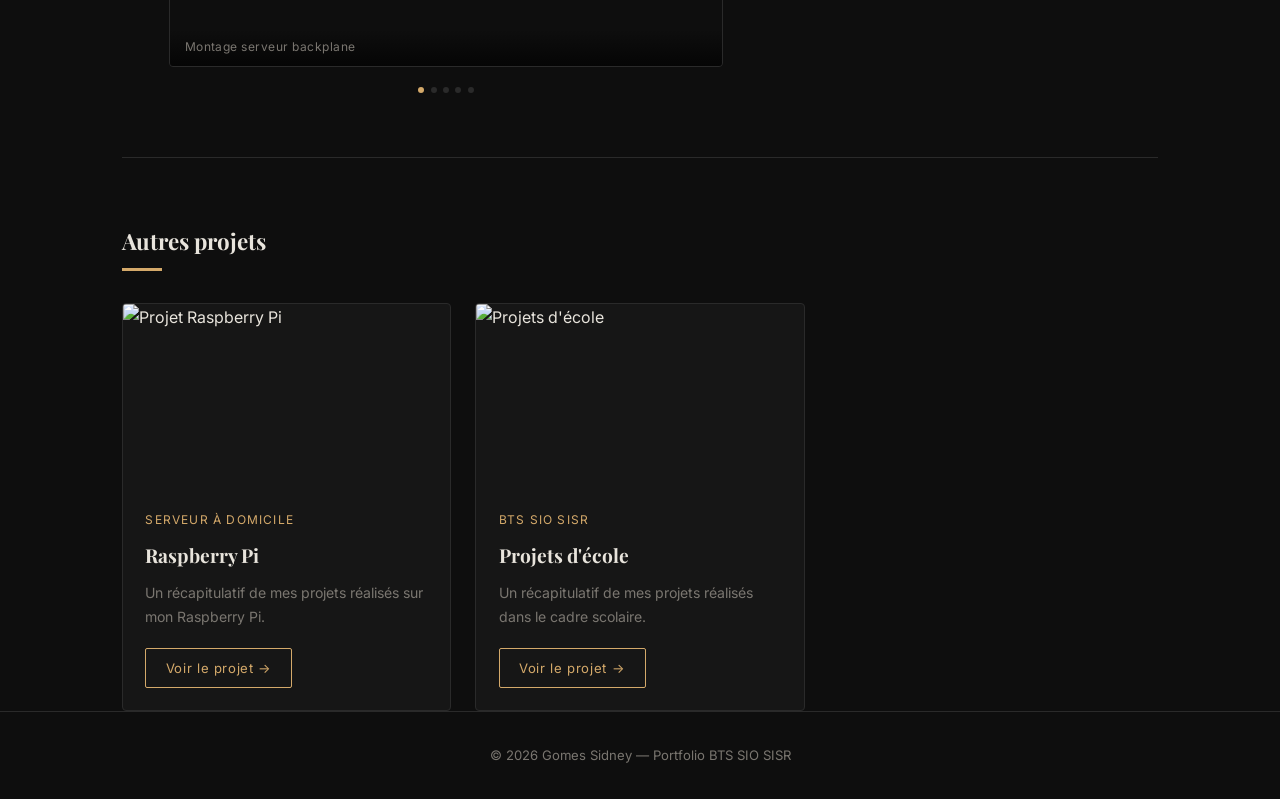
==== commit a5a8f2ff: "harmonisation" ====
--- a/mylinks.html
+++ b/mylinks.html
@@ -11,7 +11,7 @@
 <body>
 
   <nav>
-    <div class="nav-logo">Sidney<span>.</span></div>
+    <div class="nav-logo">Sidney<span>Gomes</span></div>
     <ul class="nav-links">
       <li><a href="index.html#about">À propos</a></li>
       <li><a href="index.html#projects">Projets</a></li>
@@ -272,16 +272,6 @@
               <li>Excel</li>
             </ul>
           </div>
-          <div class="info-item">
-            <span class="info-label">Infra client</span>
-            <ul class="skills">
-              <li>Switches Ubiquiti</li>
-              <li>Switches Planet</li>
-              <li>TP-Link AP</li>
-              <li>Freebox WAN</li>
-              <li>VPS Ionos (VPN)</li>
-            </ul>
-          </div>
         </aside>
 
       </div>
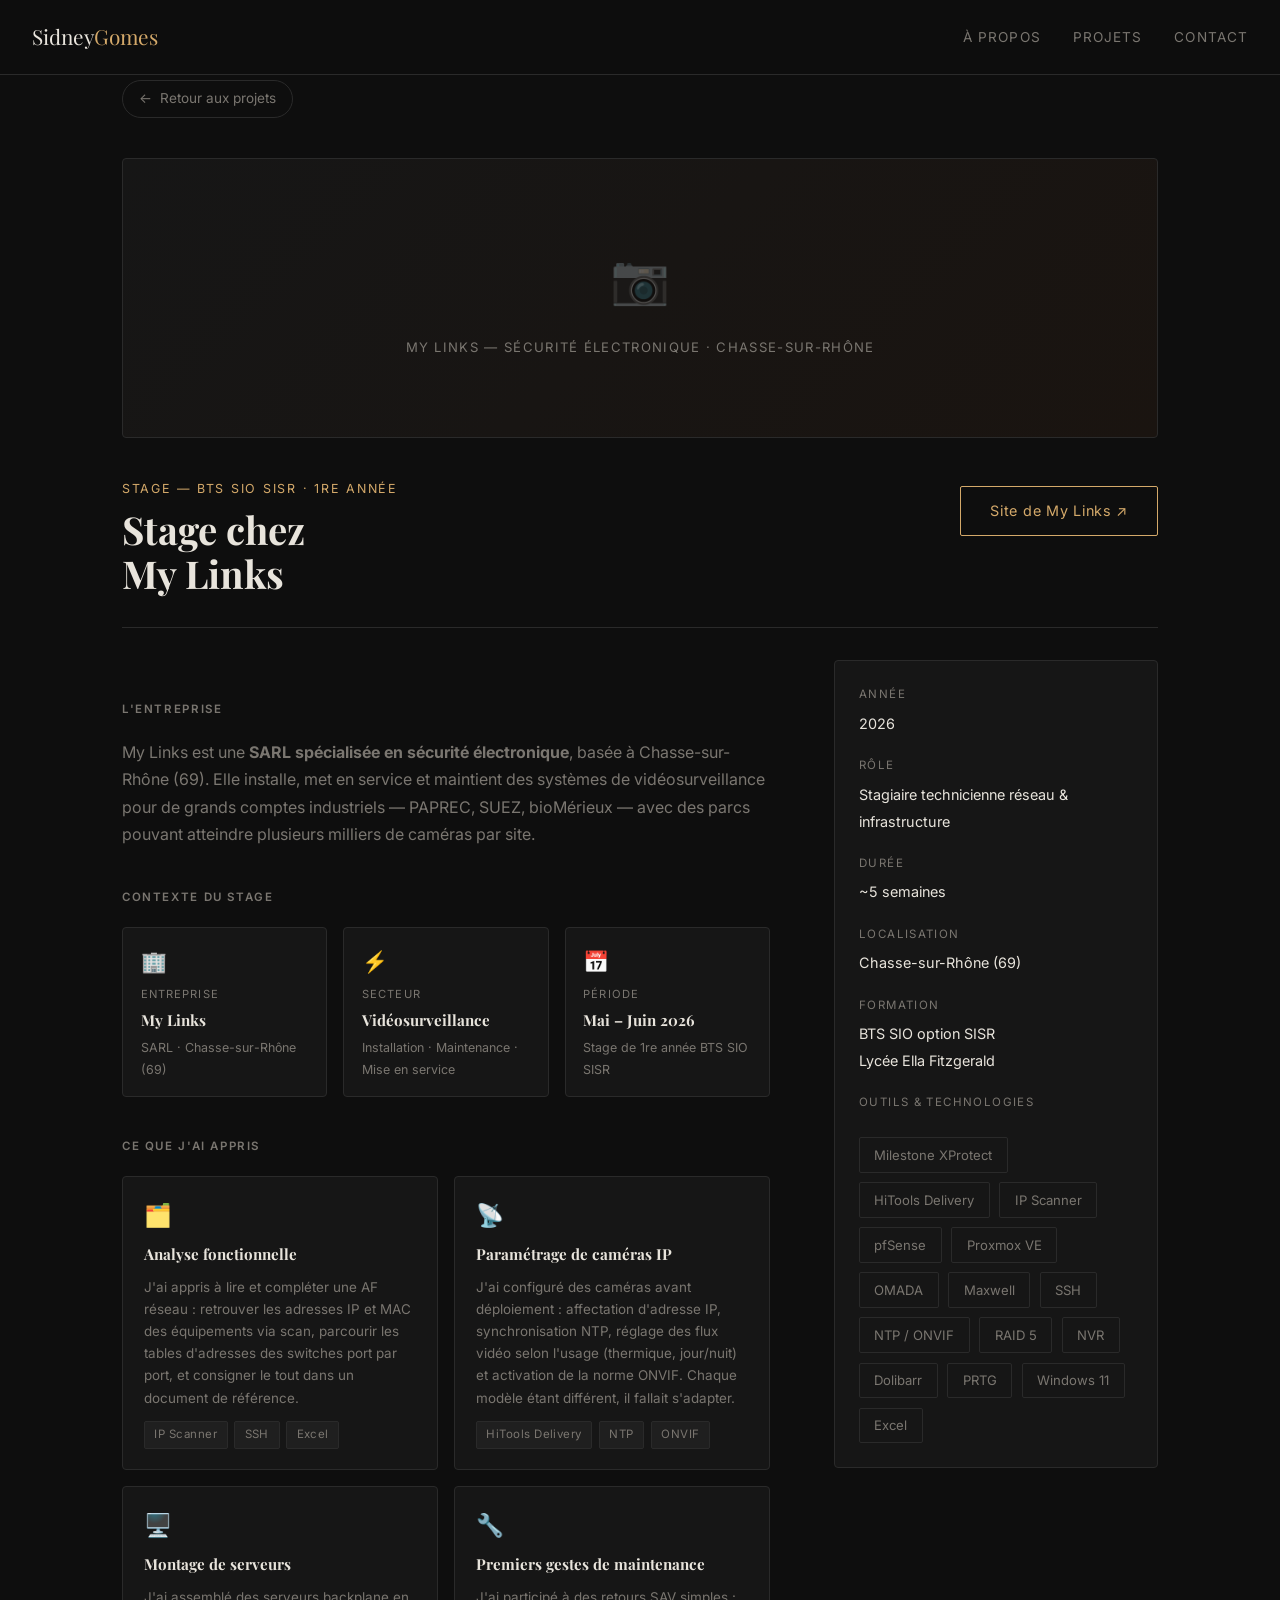
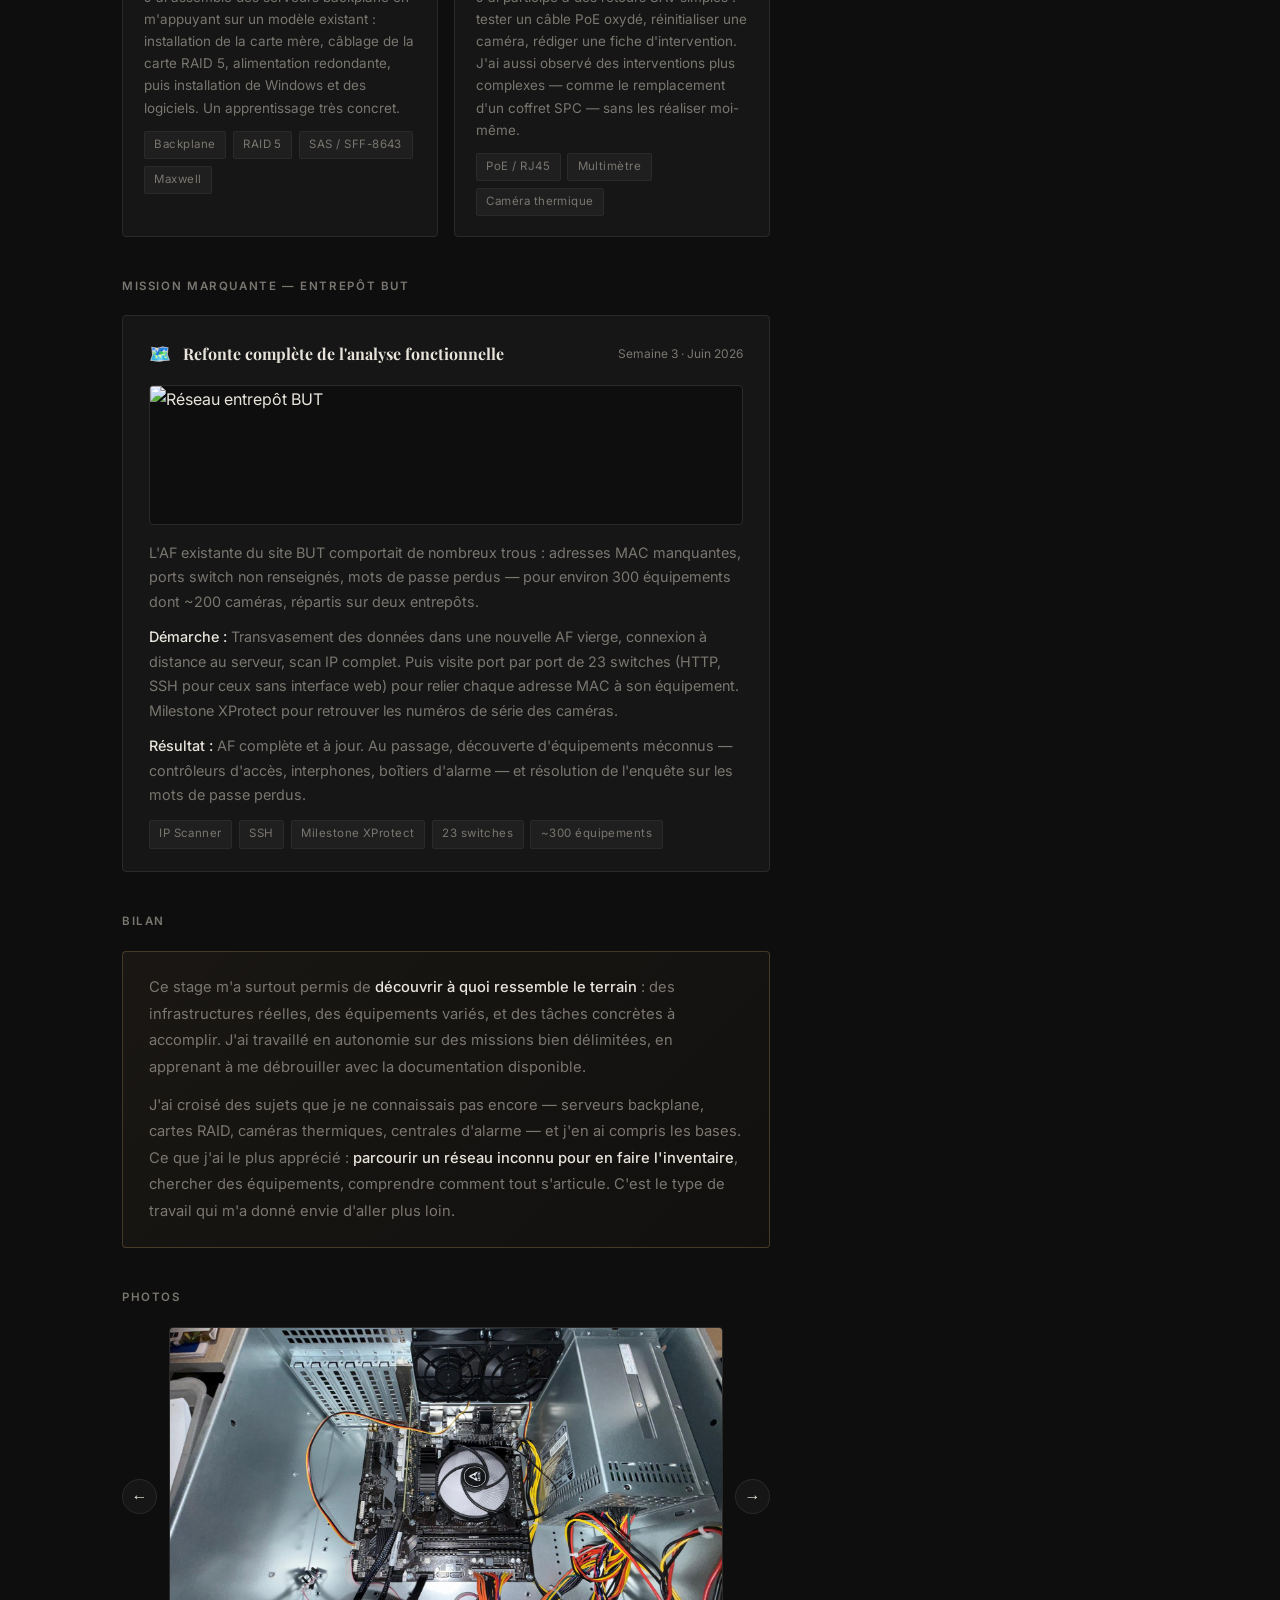
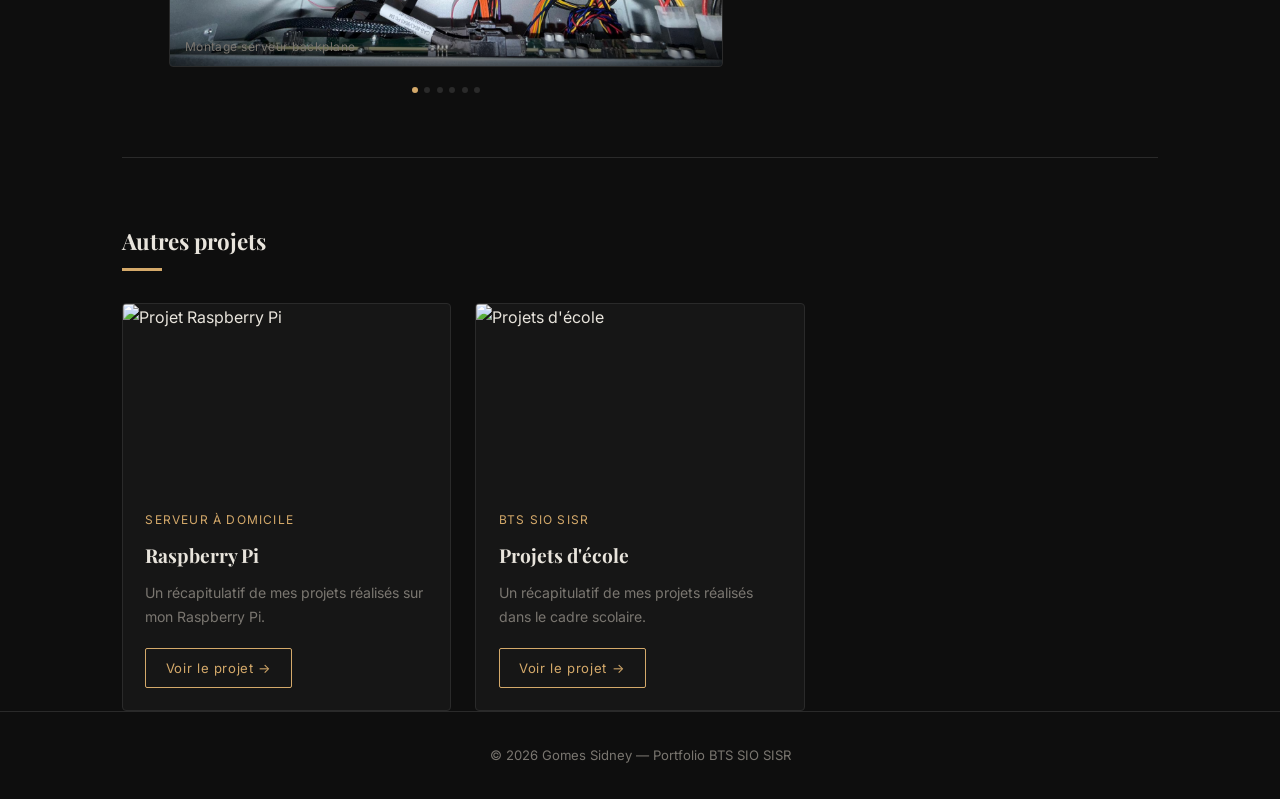
==== commit c57b0a4e: "ajout img" ====
--- a/mylinks.html
+++ b/mylinks.html
@@ -176,30 +176,35 @@
             <div class="ml-gallery-track-wrap">
               <div class="ml-gallery-track">
                 <div class="ml-gallery-slide">
-                  <img src="photos/photo1.jpg" alt="Montage serveur backplane" />
+                  <img src="img/serveur.jpg" alt="Montage serveur backplane" />
                   <span class="ml-gallery-caption">Montage serveur backplane</span>
                 </div>
                 <div class="ml-gallery-slide">
-                  <img src="photos/photo2.jpg" alt="Câblage RAID et backplane" />
-                  <span class="ml-gallery-caption">Câblage RAID et backplane</span>
-                </div>
-                <div class="ml-gallery-slide">
-                  <img src="photos/photo3.jpg" alt="Paramétrage caméras en atelier" />
+                  <img src="img/baie.jpg" alt="Câblage RAID et backplane" />
+                  <span class="ml-gallery-caption">Câblage d'une baie</span>
+                </div>
+                <div class="ml-gallery-slide">
+                  <img src="img/hik.png" alt="Paramétrage caméras en atelier" />
                   <span class="ml-gallery-caption">Paramétrage caméras en atelier</span>
                 </div>
                 <div class="ml-gallery-slide">
-                  <img src="photos/photo4.jpg" alt="Analyse fonctionnelle BUT" />
-                  <span class="ml-gallery-caption">Analyse fonctionnelle BUT</span>
-                </div>
-                <div class="ml-gallery-slide">
-                  <img src="photos/photo5.jpg" alt="Observation mise en service PAPREC" />
-                  <span class="ml-gallery-caption">Observation mise en service PAPREC</span>
+                  <img src="img/afvierge.png" alt="Analyse fonctionnelle Vierge" />
+                  <span class="ml-gallery-caption">Analyse fonctionnelle Vierge</span>
+                </div>
+                <div class="ml-gallery-slide">
+                  <img src="img/param cam sur site.jpg" alt="Mise en service des caméras" />
+                  <span class="ml-gallery-caption">Mise en service des caméras</span>
+                </div>
+                <div class="ml-gallery-slide">
+                  <img src="img/coffret.jpg" alt="Coffret centrale SPC" />
+                  <span class="ml-gallery-caption">Coffret centrale SPC</span>
                 </div>
               </div>
             </div>
             <button class="ml-gallery-btn ml-gallery-next" aria-label="Photo suivante">&#8594;</button>
             <div class="ml-gallery-dots"></div>
           </div>
+          <!--Script de claude pour gallery-->
           <script>
             (function() {
               var track = document.querySelector('.ml-gallery-track');
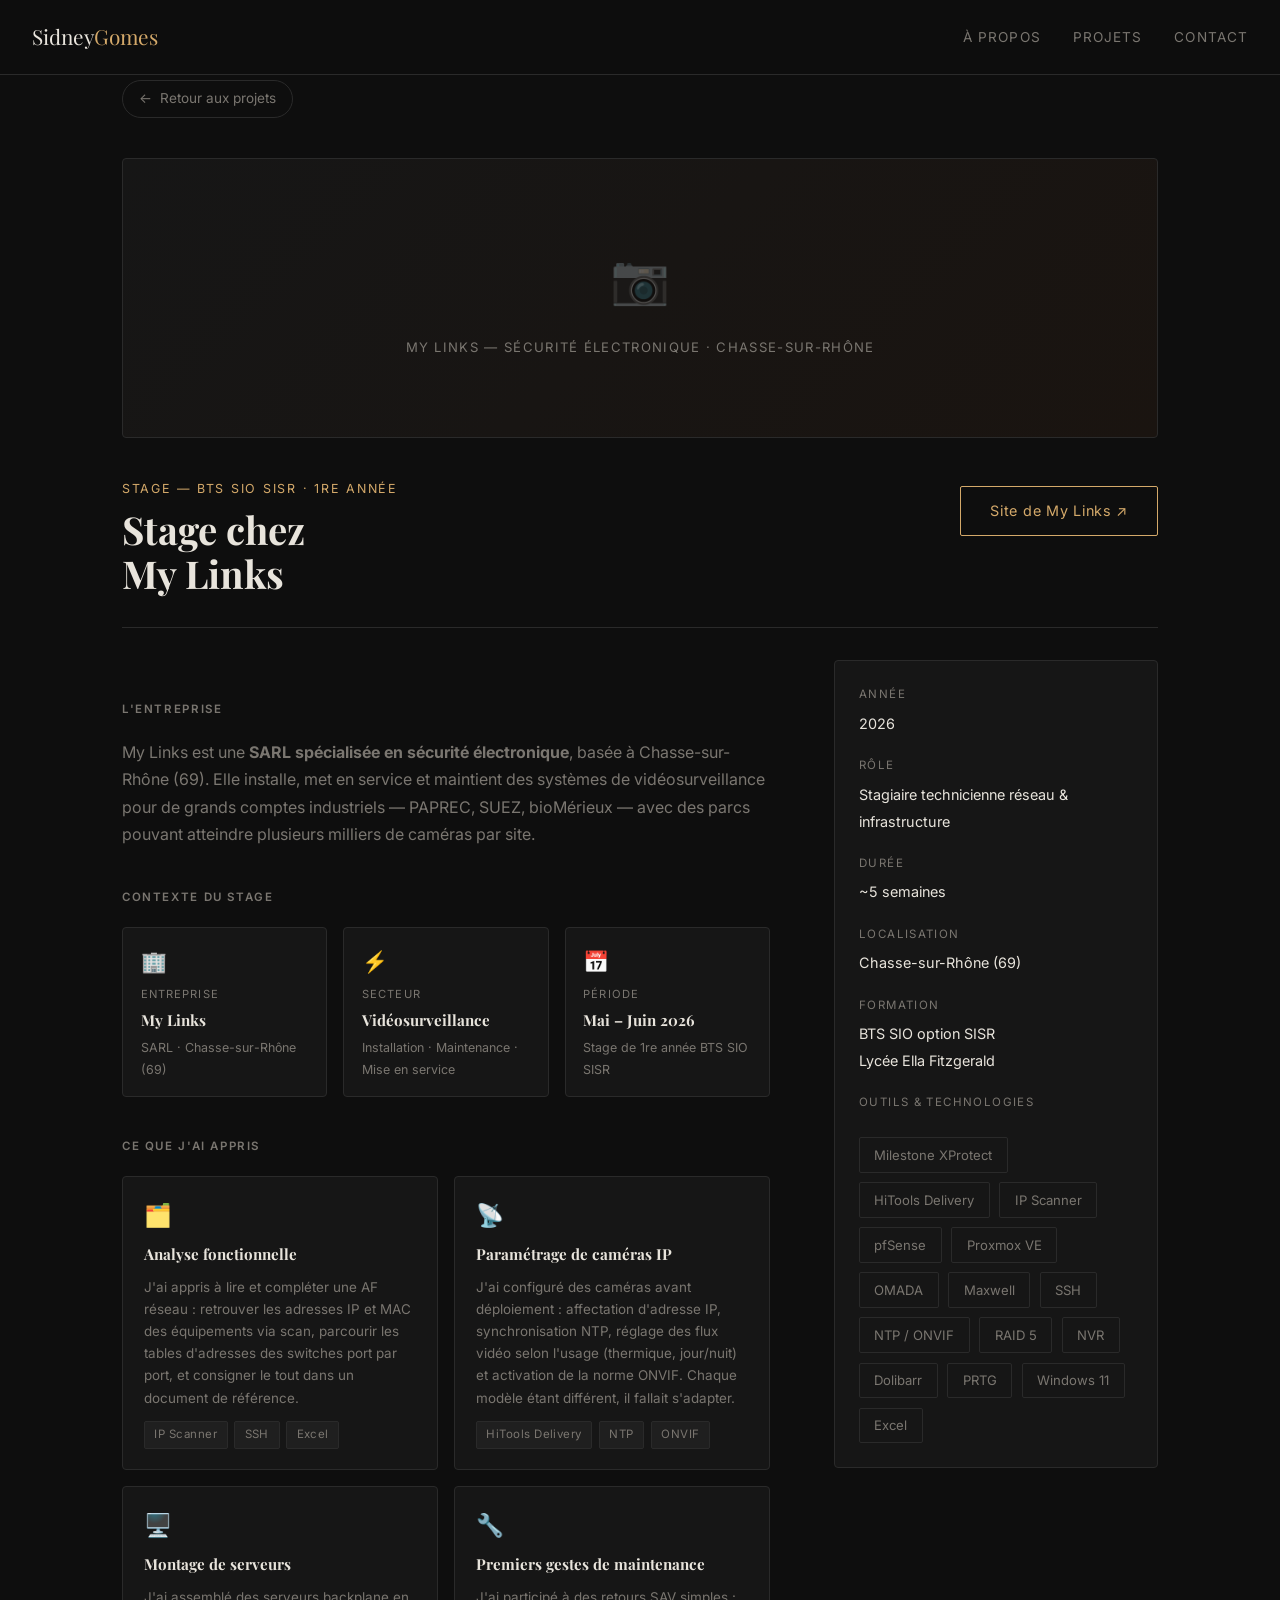
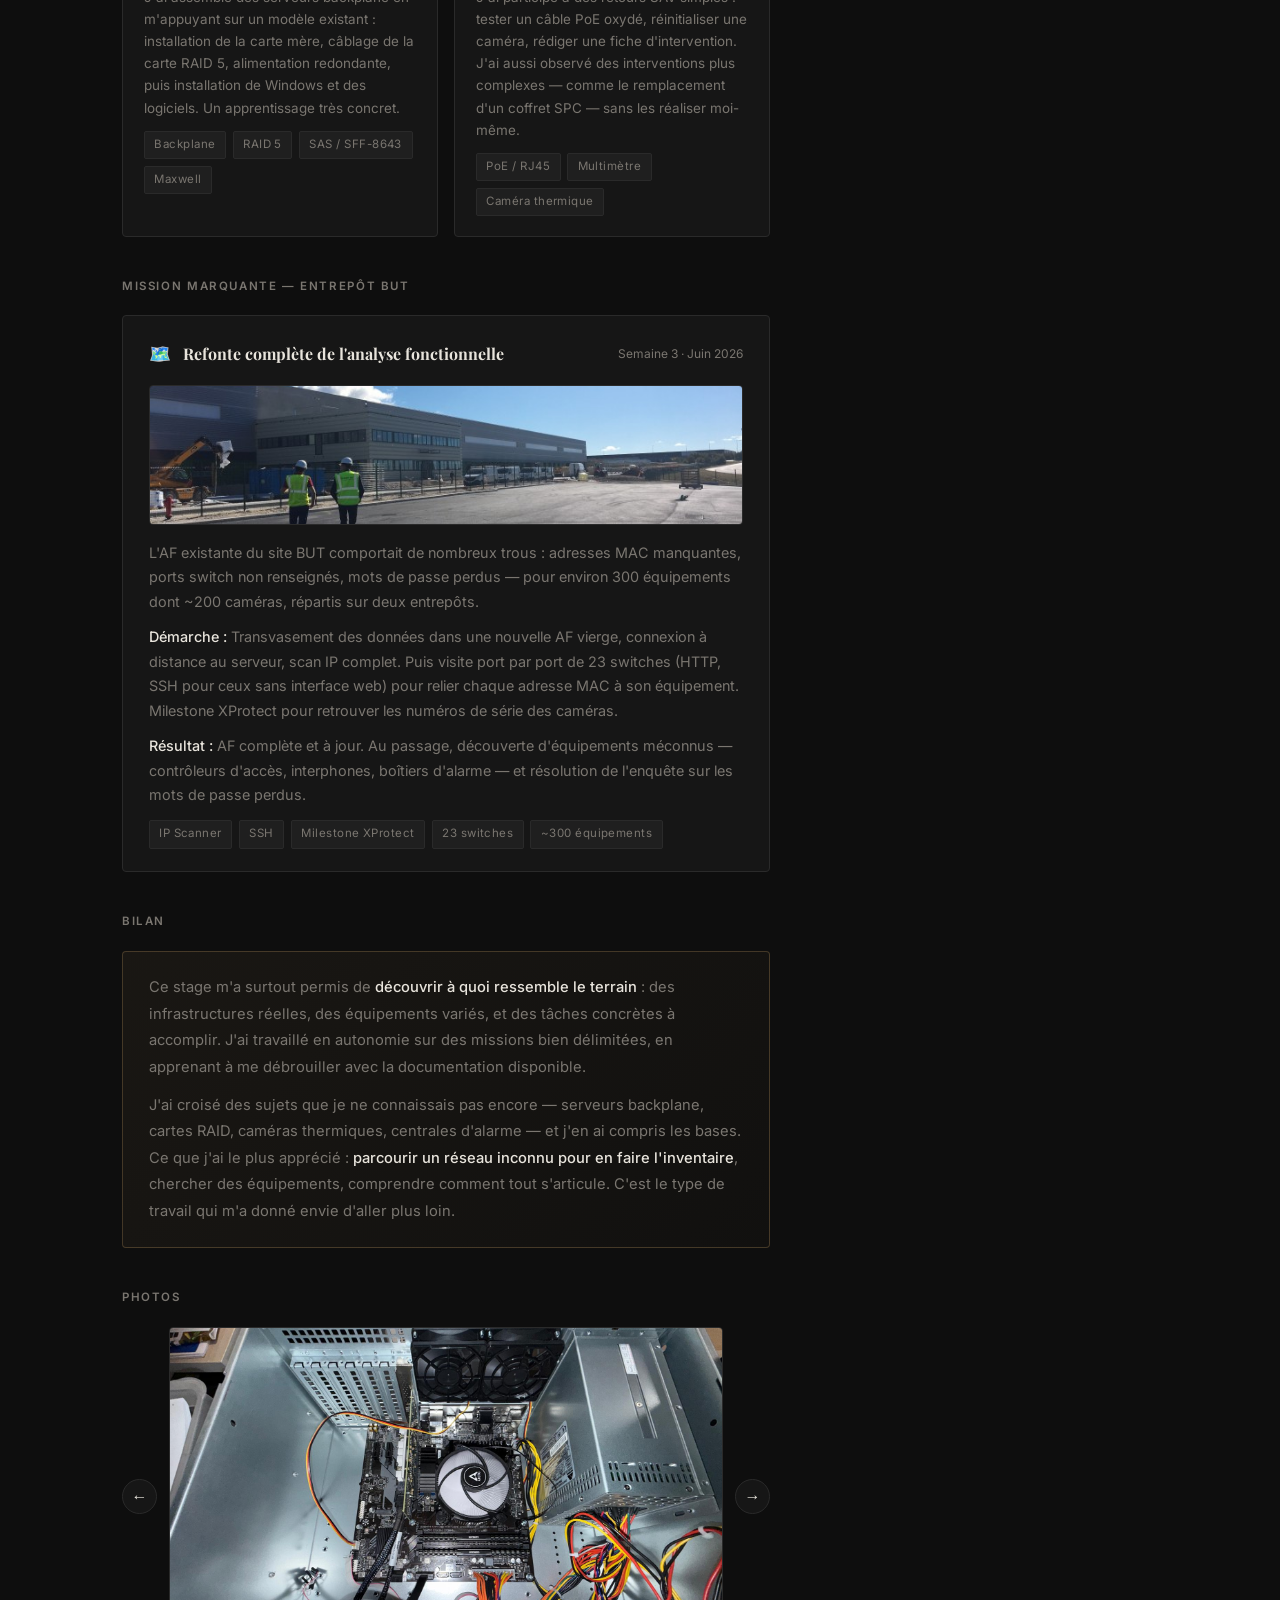
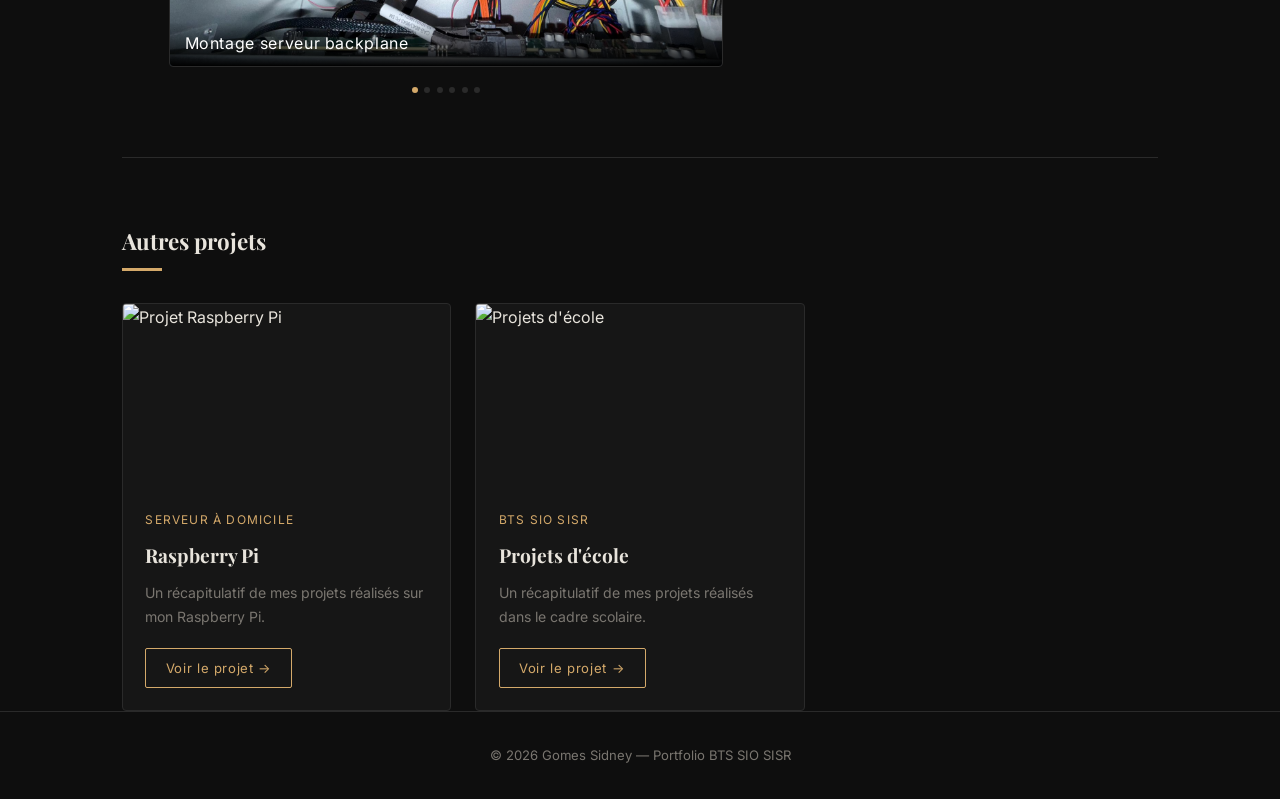
==== commit 06acd576: "but" ====
--- a/mylinks.html
+++ b/mylinks.html
@@ -138,7 +138,7 @@
               <span class="ml-mission-title">Refonte complète de l'analyse fonctionnelle</span>
               <span class="ml-mission-date">Semaine 3 · Juin 2026</span>
             </div>
-            <img src="https://placehold.co/800x200/161616/d4a96a?text=Entrepôt+BUT+—+~300+équipements+·+23+switches" alt="Réseau entrepôt BUT" class="ml-mission-img" />
+            <img src="img/but.jpg" alt="Réseau entrepôt BUT" class="ml-mission-img" />
             <p>
               L'AF existante du site BUT comportait de nombreux trous : adresses MAC manquantes, ports switch non renseignés, mots de passe perdus — pour environ 300 équipements dont ~200 caméras, répartis sur deux entrepôts.
             </p>
--- a/style.css
+++ b/style.css
@@ -799,9 +799,9 @@
   left: 0;
   right: 0;
   padding: 0.5rem 0.9rem;
-  font-size: 0.75rem;
-  color: var(--muted);
-  background: linear-gradient(to top, rgba(0,0,0,0.65) 0%, transparent 100%);
+  font-size: 1rem;
+  color: white;
+  background: linear-gradient(to top, rgba(0,0,0,3) 0%, transparent 100%);
   letter-spacing: 0.04em;
 }
 
